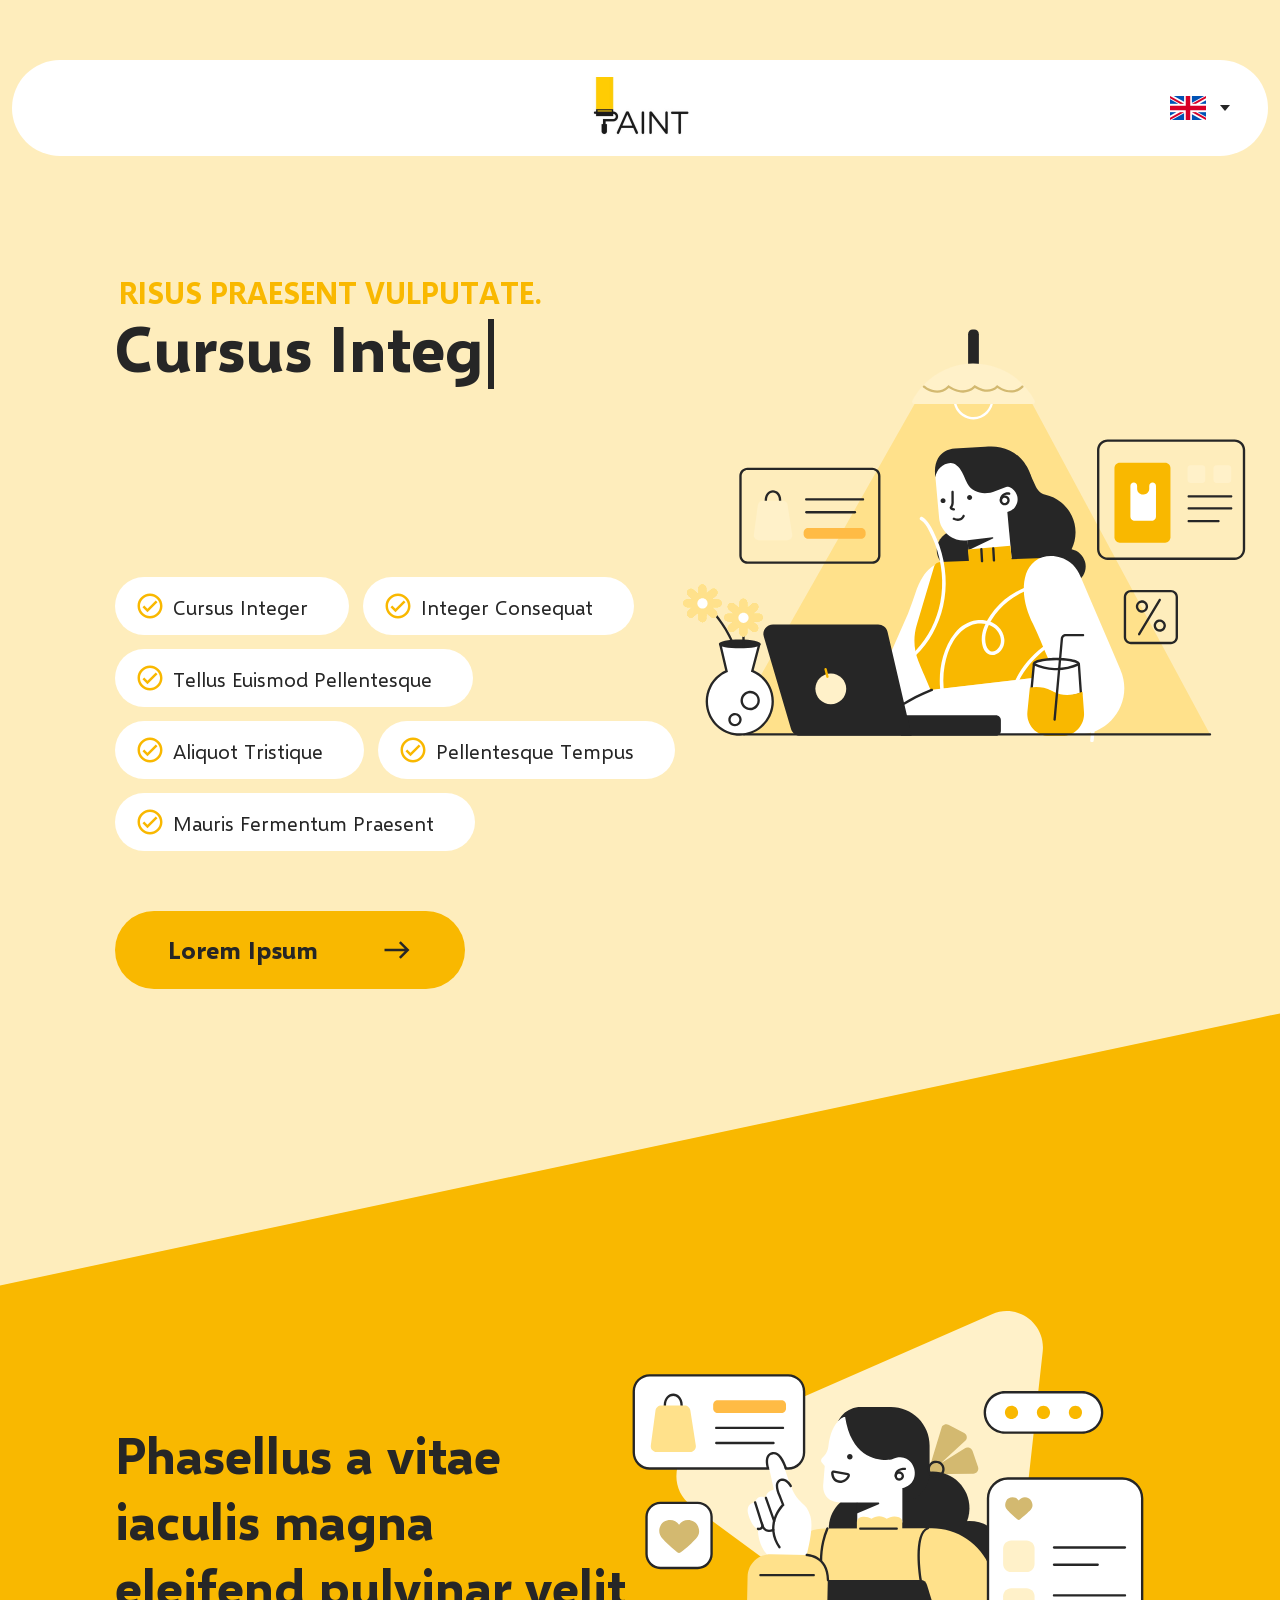
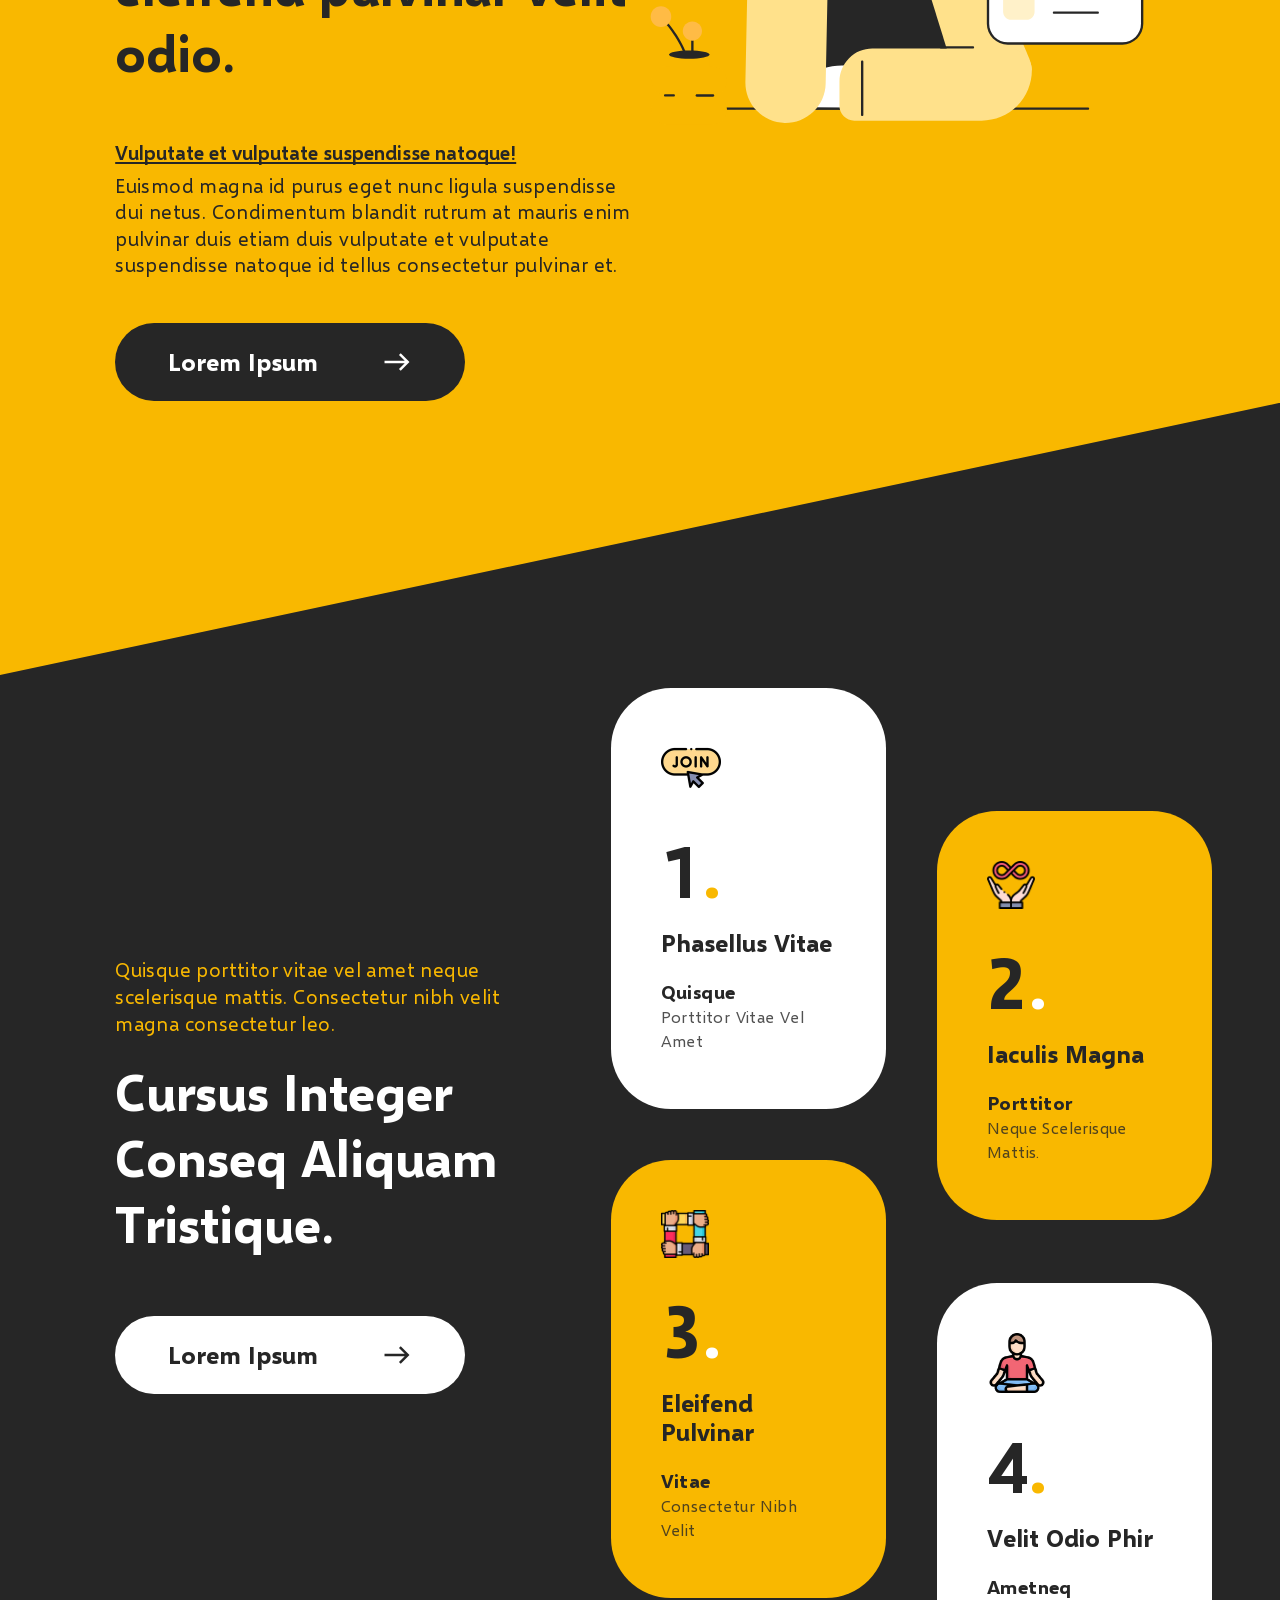
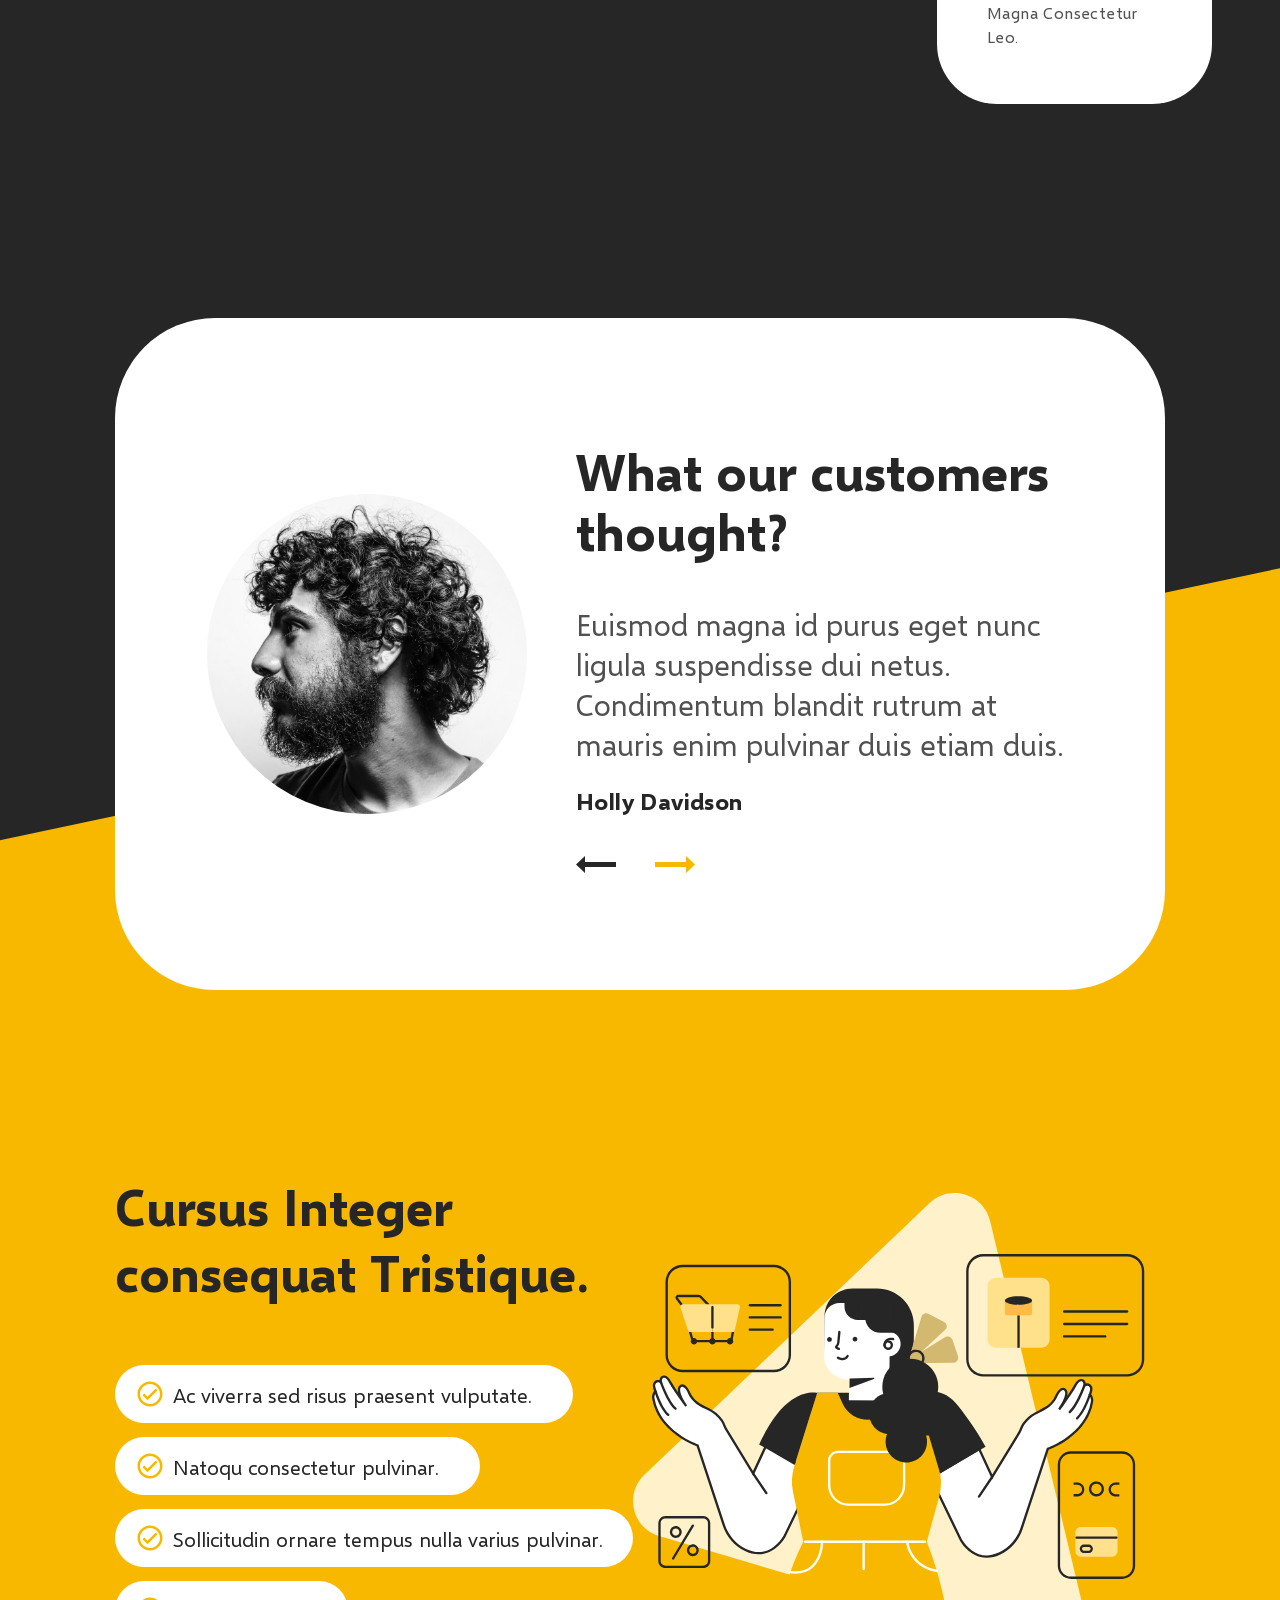
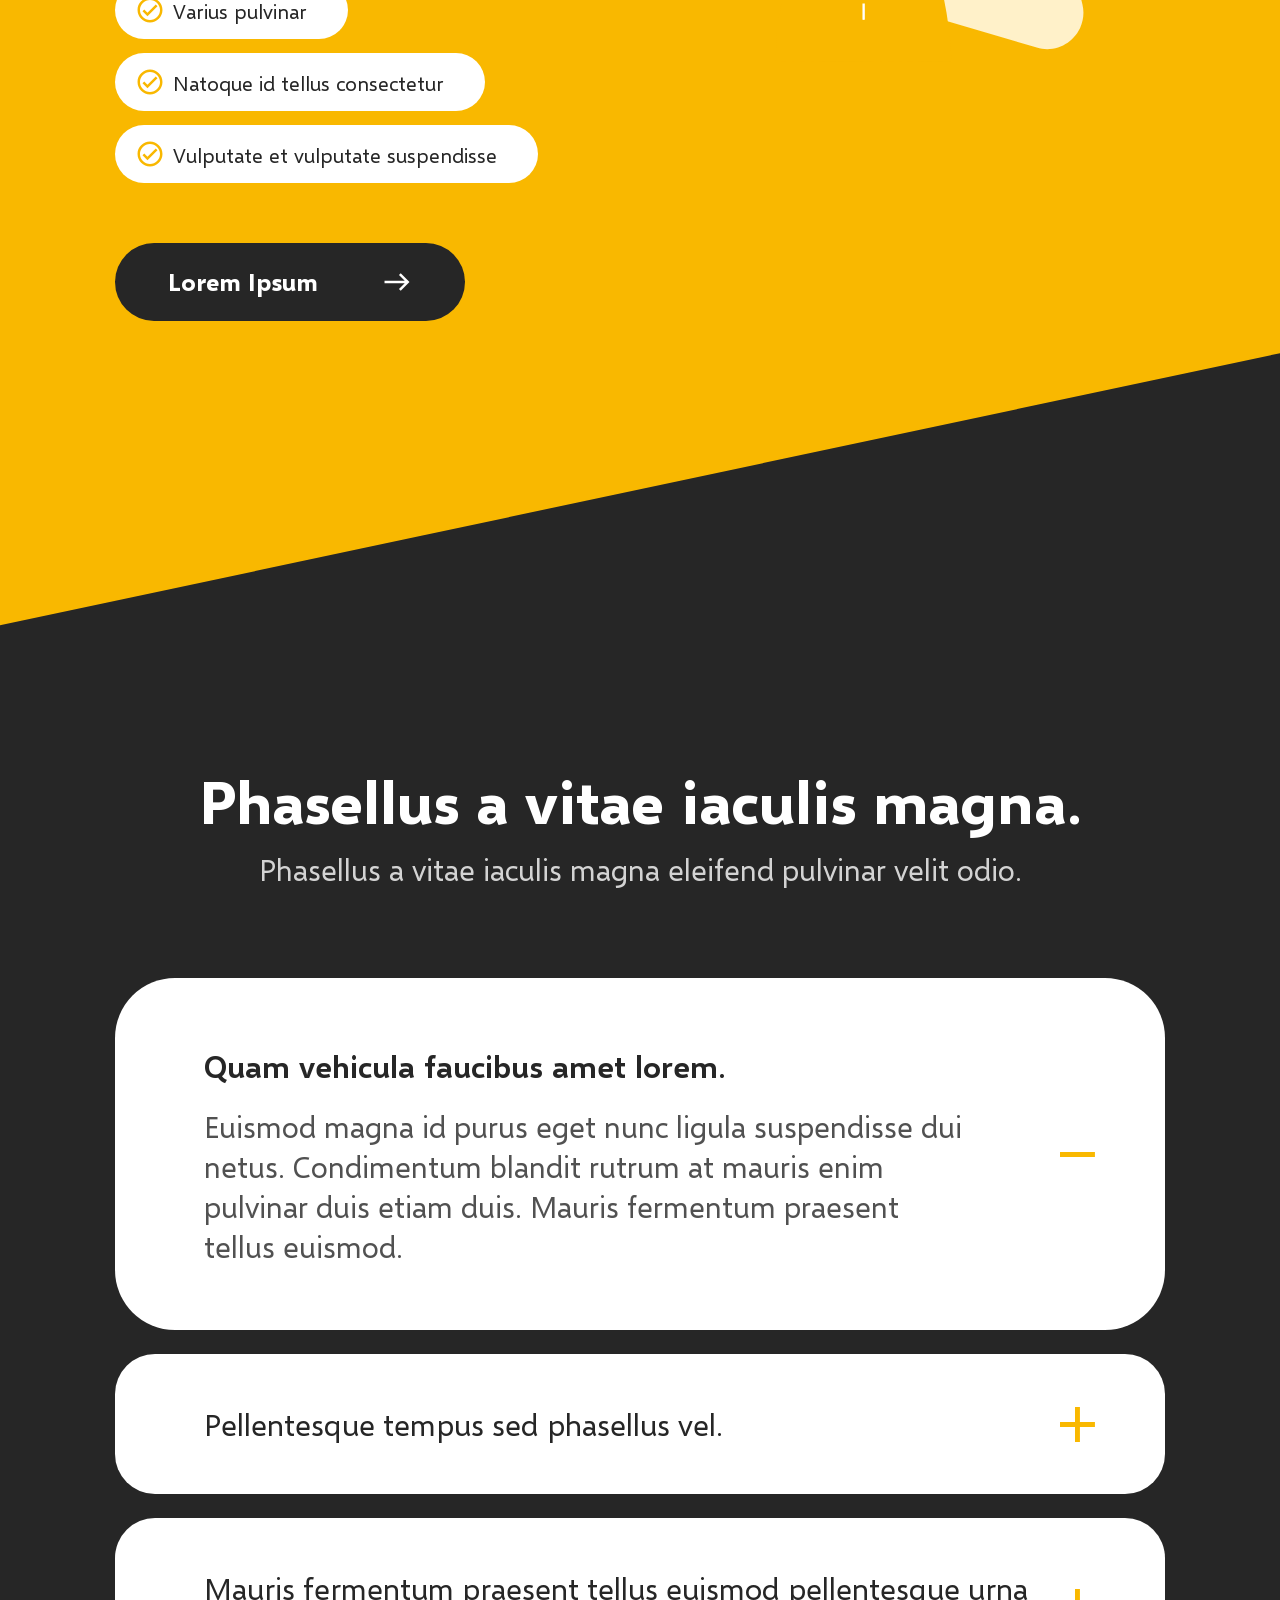
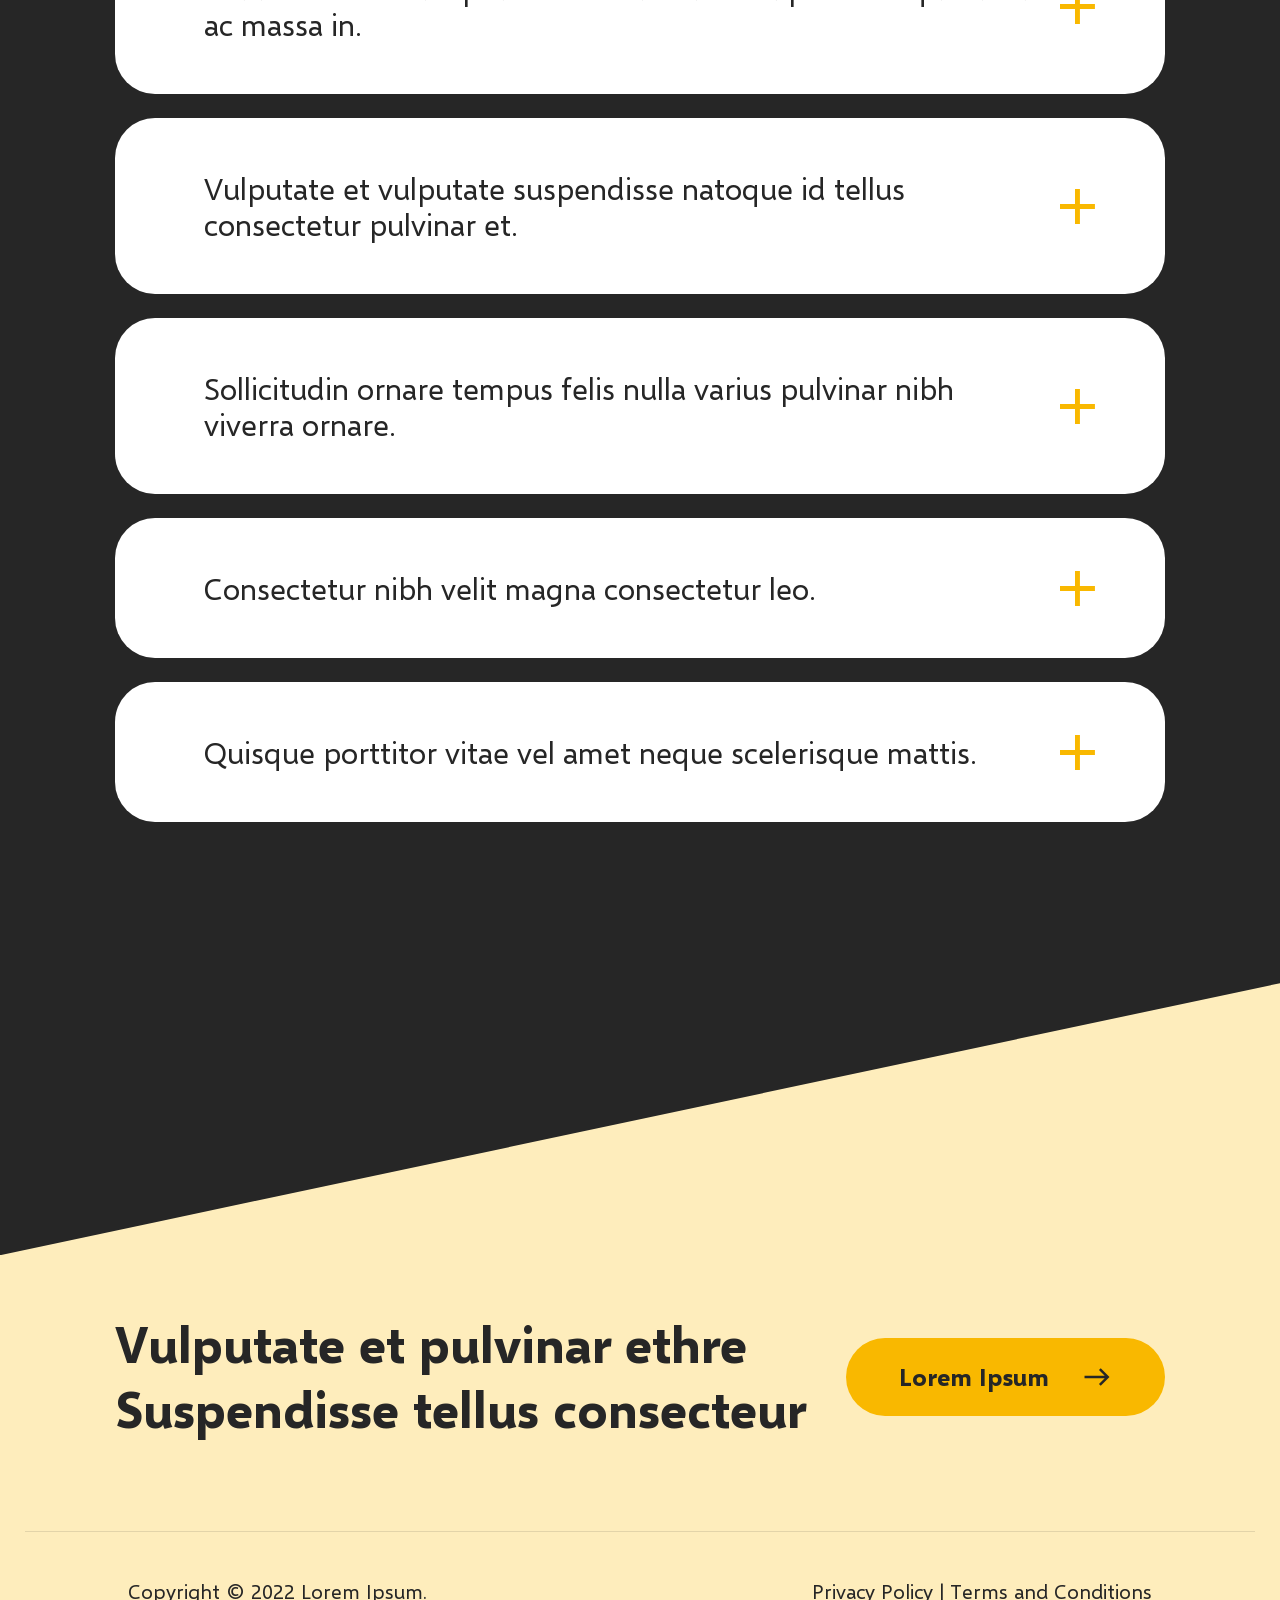
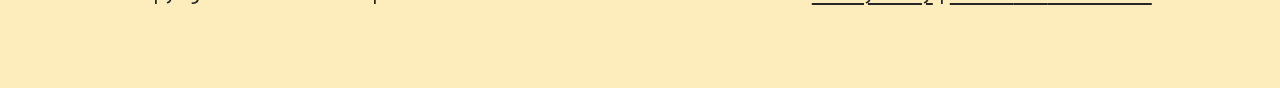
==== live/index.html @ d6874562 "Pixel-perfect landing from a Figma mockup with side-by-side proof page and live version with effects" ====
<!doctype html>
<html lang="en">
<head>
<meta charset="utf-8">
<meta name="viewport" content="width=device-width, initial-scale=1">
<title>Paint — Cursus Integer Consequat Tristique</title>
<meta name="description" content="Pixel-perfect landing page with motion: typing title, animated illustrations, section scroll docking and a testimonial slider.">
<link rel="icon" href="data:,">

<link rel="preload" href="../landing/fonts/selawik-regular.woff2" as="font" type="font/woff2" crossorigin>
<link rel="preload" href="../landing/fonts/selawik-semibold.woff2" as="font" type="font/woff2" crossorigin>
<link rel="preload" href="../landing/fonts/selawik-bold.woff2" as="font" type="font/woff2" crossorigin>
<link rel="stylesheet" href="../landing/css/tokens.css">
<link rel="stylesheet" href="../landing/css/base.css">
<link rel="stylesheet" href="../landing/css/layout.css">

<link rel="stylesheet" href="css/live.css">
<script src="js/live.js" defer></script>

<!-- Hide the title and illustrations before the first paint; show them anyway after 3 s -->
<script>
  if (!matchMedia('(prefers-reduced-motion: reduce)').matches) {
    const root = document.documentElement;
    root.classList.add('fx-art');
    if (window.CSS && CSS.highlights) root.classList.add('is-typing');
    setTimeout(() => {
      if (!root.dataset.typing) root.classList.remove('is-typing');
      if (!root.dataset.art) root.classList.remove('fx-art');
    }, 3000);
  }
</script>
</head>
<body>

<svg class="sprite" aria-hidden="true" focusable="false">
  <symbol id="i-check" viewBox="0 0 30 30">
    <path d="M15 2.51953C8.08594 2.51953 2.51953 8.08594 2.51953 15C2.51953 21.9141 8.08594 27.4805 15 27.4805C21.9141 27.4805 27.4805 21.9141 27.4805 15C27.4805 8.08594 21.9141 2.51953 15 2.51953ZM15 25.0195C9.49219 25.0195 4.98047 20.5078 4.98047 15C4.98047 9.49219 9.49219 4.98047 15 4.98047C20.5078 4.98047 25.0195 9.49219 25.0195 15C25.0195 20.5078 20.5078 25.0195 15 25.0195ZM20.7422 9.49219L12.4805 17.6953L9.25781 14.4727L7.5 16.2305L12.4805 21.2695L22.5 11.2695L20.7422 9.49219Z"/>
  </symbol>
  <symbol id="i-arrow" viewBox="0 0 30 30">
    <path d="M18.75 6.26953L16.9922 8.02734L22.7344 13.7695H2.51953V16.2305H22.7344L16.9922 21.9727L18.75 23.7305L27.4805 15L18.75 6.26953Z"/>
  </symbol>

  <symbol id="i-arrow-solid" viewBox="0 0 40 17">
    <path d="M0 6H31V0L40 8.5L31 17V11H0Z"/>
  </symbol>
  <symbol id="i-plus" viewBox="0 0 35 35">
    <path d="M34.922 19.922h-15v15H15v-15H0V15h15V0h4.922v15h15v4.922Z"/>
  </symbol>
  <symbol id="i-minus" viewBox="0 0 35 35">
    <path d="M34.922 19.922H0V15h34.922v4.922Z"/>
  </symbol>
</svg>

<div class="page">

  <header class="header">
    <div class="header__bar">
      <a class="header__logo" href="#">
        <img src="../assets/img/header-logo.png" alt="Paint" width="127" height="63">
      </a>
      <button class="lang" type="button" aria-label="Language: English">
        <img class="lang__flag" src="../assets/img/header-flag.png" alt="" width="40" height="26">
        <span class="lang__caret" aria-hidden="true"></span>
      </button>
    </div>
  </header>

  <section class="hero">
    <div class="hero__inner">
      <div class="hero__text">
        <p class="eyebrow">Risus praesent vulputate.</p>
        <h1 class="hero__title"><span class="hero__title-lead">Cursus Integer</span> Consequat Tristique.<span class="caret" aria-hidden="true"></span></h1>
        <ul class="pills">
          <li class="pill"><svg class="pill__icon"><use href="#i-check"/></svg><span class="pill__text">Cursus Integer</span></li>
          <li class="pill"><svg class="pill__icon"><use href="#i-check"/></svg><span class="pill__text">Integer Consequat</span></li>
          <li class="pill"><svg class="pill__icon"><use href="#i-check"/></svg><span class="pill__text">Tellus Euismod Pellentesque</span></li>
          <li class="pill"><svg class="pill__icon"><use href="#i-check"/></svg><span class="pill__text">Aliquot Tristique</span></li>
          <li class="pill"><svg class="pill__icon"><use href="#i-check"/></svg><span class="pill__text">Pellentesque Tempus</span></li>
          <li class="pill"><svg class="pill__icon"><use href="#i-check"/></svg><span class="pill__text">Mauris Fermentum Praesent</span></li>
        </ul>
        <a class="btn btn--accent" href="#">Lorem Ipsum <svg class="btn__icon"><use href="#i-arrow"/></svg></a>
      </div>
      <img class="hero__art" src="../assets/img/hero-woman-laptop.svg" alt="" width="684" height="501">
    </div>
  </section>

  <section class="band band--accent intro">
    <div class="intro__inner">
      <div class="intro__text">
        <h2 class="intro__title">Phasellus a vitae iaculis magna eleifend pulvinar velit odio.</h2>
        <p class="lead"><a href="#">Vulputate et vulputate suspendisse natoque!</a></p>
        <p class="intro__body">Euismod magna id purus eget nunc ligula suspendisse dui netus. Condimentum blandit rutrum at mauris enim pulvinar duis etiam duis vulputate et vulputate suspendisse natoque id tellus consectetur pulvinar et.</p>
        <a class="btn btn--dark" href="#">Lorem Ipsum <svg class="btn__icon"><use href="#i-arrow"/></svg></a>
      </div>
      <img class="intro__art" src="../assets/img/intro-woman-chat.svg" alt="" width="622" height="503">
    </div>
  </section>

  <section class="band band--dark steps">
    <div class="steps__inner">
      <div class="steps__text">
        <p class="steps__kicker">Quisque porttitor vitae vel amet neque scelerisque mattis. Consectetur nibh velit magna consectetur leo.</p>
        <h2 class="steps__title">Cursus Integer Conseq Aliquam Tristique.</h2>
        <a class="btn btn--light" href="#">Lorem Ipsum <svg class="btn__icon"><use href="#i-arrow"/></svg></a>
      </div>
      <ul class="cards">
        <li class="card card--light">
          <img class="card__icon" src="../assets/img/cards-icon-1.png" alt="" width="60" height="60">
          <p class="card__num">1<span class="card__dot">.</span></p>
          <h3 class="card__title">Phasellus Vitae</h3>
          <p class="card__meta"><b>Quisque</b><br>Porttitor Vitae Vel Amet</p>
        </li>
        <li class="card card--accent">
          <img class="card__icon" src="../assets/img/cards-icon-2.png" alt="" width="50" height="50">
          <p class="card__num">2<span class="card__dot">.</span></p>
          <h3 class="card__title">Iaculis Magna</h3>
          <p class="card__meta"><b>Porttitor</b><br>Neque Scelerisque Mattis.</p>
        </li>
        <li class="card card--accent">
          <img class="card__icon" src="../assets/img/cards-icon-3.png" alt="" width="50" height="50">
          <p class="card__num">3<span class="card__dot">.</span></p>
          <h3 class="card__title">Eleifend Pulvinar</h3>
          <p class="card__meta"><b>Vitae</b><br>Consectetur Nibh Velit</p>
        </li>
        <li class="card card--light">
          <img class="card__icon" src="../assets/img/cards-icon-4.png" alt="" width="50" height="50">
          <p class="card__num">4<span class="card__dot">.</span></p>
          <h3 class="card__title">Velit Odio Phir</h3>
          <p class="card__meta"><b>Ametneq</b><br>Magna Consectetur Leo.</p>
        </li>
      </ul>
    </div>
  </section>

  <div class="quote-slot">
  <article class="quote">
    <img class="quote__photo" src="../assets/img/testimonial-photo.jpg" alt="Holly Davidson" width="472" height="472">
    <div class="quote__text" aria-live="polite">
      <h2 class="quote__title">What our customers thought?</h2>
      <p class="quote__body">Euismod magna id purus eget nunc ligula suspendisse dui netus. Condimentum blandit rutrum at mauris enim pulvinar duis etiam duis.</p>
      <p class="quote__name">Holly Davidson</p>
      <div class="quote__nav">
        <button class="quote__arrow quote__arrow--prev" type="button" aria-label="Previous"><svg><use href="#i-arrow-solid"/></svg></button>
        <button class="quote__arrow quote__arrow--next" type="button" aria-label="Next"><svg><use href="#i-arrow-solid"/></svg></button>
      </div>
    </div>
  </article>
  </div>

  <section class="band band--accent benefits">
    <div class="benefits__inner">
      <div class="benefits__text">
        <h2 class="benefits__title">Cursus Integer consequat Tristique.</h2>

        <ul class="pills pills--mobile">
          <li class="pill"><svg class="pill__icon"><use href="#i-check"/></svg><span class="pill__text">Cursus Integer</span></li>
          <li class="pill"><svg class="pill__icon"><use href="#i-check"/></svg><span class="pill__text">Integer Consequat</span></li>
          <li class="pill"><svg class="pill__icon"><use href="#i-check"/></svg><span class="pill__text">Tellus Euismod Pellentesque</span></li>
          <li class="pill"><svg class="pill__icon"><use href="#i-check"/></svg><span class="pill__text">Aliquot Tristique</span></li>
          <li class="pill"><svg class="pill__icon"><use href="#i-check"/></svg><span class="pill__text">Pellentesque Tempus</span></li>
          <li class="pill"><svg class="pill__icon"><use href="#i-check"/></svg><span class="pill__text">Mauris Fermentum Praesent</span></li>
        </ul>
        <ul class="pills pills--desktop">
          <li class="pill"><svg class="pill__icon"><use href="#i-check"/></svg><span class="pill__text">Ac viverra sed risus praesent vulputate.</span></li>
          <li class="pill"><svg class="pill__icon"><use href="#i-check"/></svg><span class="pill__text">Natoqu consectetur pulvinar.</span></li>
          <li class="pill"><svg class="pill__icon"><use href="#i-check"/></svg><span class="pill__text">Sollicitudin ornare tempus nulla varius pulvinar.</span></li>
          <li class="pill"><svg class="pill__icon"><use href="#i-check"/></svg><span class="pill__text">Varius pulvinar</span></li>
          <li class="pill"><svg class="pill__icon"><use href="#i-check"/></svg><span class="pill__text">Natoque id tellus consectetur</span></li>
          <li class="pill"><svg class="pill__icon"><use href="#i-check"/></svg><span class="pill__text">Vulputate et vulputate suspendisse</span></li>
        </ul>
        <a class="btn btn--dark" href="#">Lorem Ipsum <svg class="btn__icon"><use href="#i-arrow"/></svg></a>
      </div>
      <img class="benefits__art" src="../assets/img/benefits-woman-open.svg" alt="" width="622" height="569">
    </div>
  </section>

  <section class="band band--dark faq">
    <div class="faq__inner">
      <h2 class="faq__title">Phasellus a vitae iaculis magna.</h2>
      <p class="faq__sub">Phasellus a vitae iaculis magna eleifend pulvinar velit odio.</p>
      <div class="faq__list">
        <details class="faq__item" open>
          <summary class="faq__q">Quam vehicula faucibus amet lorem.<span class="faq__sign" aria-hidden="true"><svg class="faq__plus"><use href="#i-plus"/></svg><svg class="faq__minus"><use href="#i-minus"/></svg></span></summary>
          <p class="faq__a">Euismod magna id purus eget nunc ligula suspendisse dui netus. Condimentum blandit rutrum at mauris enim pulvinar duis etiam duis. Mauris fermentum praesent tellus euismod.</p>
        </details>
        <details class="faq__item">
          <summary class="faq__q">Pellentesque tempus sed phasellus vel.<span class="faq__sign" aria-hidden="true"><svg class="faq__plus"><use href="#i-plus"/></svg><svg class="faq__minus"><use href="#i-minus"/></svg></span></summary>
          <p class="faq__a">Euismod magna id purus eget nunc ligula suspendisse dui netus. Condimentum blandit rutrum at mauris enim pulvinar duis etiam duis.</p>
        </details>
        <details class="faq__item">
          <summary class="faq__q">Mauris fermentum praesent tellus euismod pellentesque urna ac massa in.<span class="faq__sign" aria-hidden="true"><svg class="faq__plus"><use href="#i-plus"/></svg><svg class="faq__minus"><use href="#i-minus"/></svg></span></summary>
          <p class="faq__a">Euismod magna id purus eget nunc ligula suspendisse dui netus. Condimentum blandit rutrum at mauris enim pulvinar duis etiam duis.</p>
        </details>
        <details class="faq__item">
          <summary class="faq__q">Vulputate et vulputate suspendisse natoque id tellus consectetur pulvinar et.<span class="faq__sign" aria-hidden="true"><svg class="faq__plus"><use href="#i-plus"/></svg><svg class="faq__minus"><use href="#i-minus"/></svg></span></summary>
          <p class="faq__a">Euismod magna id purus eget nunc ligula suspendisse dui netus. Condimentum blandit rutrum at mauris enim pulvinar duis etiam duis.</p>
        </details>
        <details class="faq__item">
          <summary class="faq__q">Sollicitudin ornare tempus felis nulla varius pulvinar nibh viverra ornare.<span class="faq__sign" aria-hidden="true"><svg class="faq__plus"><use href="#i-plus"/></svg><svg class="faq__minus"><use href="#i-minus"/></svg></span></summary>
          <p class="faq__a">Euismod magna id purus eget nunc ligula suspendisse dui netus. Condimentum blandit rutrum at mauris enim pulvinar duis etiam duis.</p>
        </details>
        <details class="faq__item">
          <summary class="faq__q">Consectetur nibh velit magna consectetur leo.<span class="faq__sign" aria-hidden="true"><svg class="faq__plus"><use href="#i-plus"/></svg><svg class="faq__minus"><use href="#i-minus"/></svg></span></summary>
          <p class="faq__a">Euismod magna id purus eget nunc ligula suspendisse dui netus. Condimentum blandit rutrum at mauris enim pulvinar duis etiam duis.</p>
        </details>
        <details class="faq__item">
          <summary class="faq__q">Quisque porttitor vitae vel amet neque scelerisque mattis.<span class="faq__sign" aria-hidden="true"><svg class="faq__plus"><use href="#i-plus"/></svg><svg class="faq__minus"><use href="#i-minus"/></svg></span></summary>
          <p class="faq__a">Euismod magna id purus eget nunc ligula suspendisse dui netus. Condimentum blandit rutrum at mauris enim pulvinar duis etiam duis.</p>
        </details>
      </div>
    </div>
  </section>

  <footer class="footer">
    <div class="footer__inner">
      <div class="footer__cta">
        <h2 class="footer__title">Vulputate et pulvinar ethre Suspendisse tellus consecteur</h2>
        <a class="btn btn--accent btn--sm" href="#">Lorem Ipsum <svg class="btn__icon"><use href="#i-arrow"/></svg></a>
      </div>
      <div class="footer__bottom">
        <p class="footer__copy">Copyright &copy; 2022 Lorem Ipsum.</p>
        <p class="footer__links"><a href="#">Privacy Policy</a> | <a href="#">Terms <span class="amp">&amp;</span><span class="conj">and</span> Conditions</a></p>
      </div>
    </div>
  </footer>

</div>
</body>
</html>
---- landing/css/tokens.css ----
/* Design tokens measured from the mockup. Some font sizes are fractional because the mockup uses them. */
:root {
  --color-white:      #FFFFFF;
  --color-white-warm: #FFFAEB;
  --color-yellow:     #F9B800;
  --color-dark:       #262626;
  --color-grey:       #787878;
  --color-light-0:    #FFF1C9;
  --color-light-1:    #FEEDBC;
  --color-light-2:    #FFE18B;
  --color-light-3:    #D3B970;
  --color-dark-80:  rgb(38 38 38 / .8);
  --color-dark-12:  rgb(38 38 38 / .12);

  /* Diagonal cut: the angle from the mockup, depth in container units */
  --angle: 12deg;
  --cut: calc(100cqw * tan(var(--angle)));

  --edge-drop: calc(min(var(--w-wide), 100cqw - var(--pad-x) * 2) / 2 * tan(var(--angle)));
  --band-overlap: 6px;

  --fs-h1: 32px;   --lh-h1: 40px;
  --lead-scale: 1.125;
  --fs-h2: 24px;   --lh-h2: 1.25;

  --fs-h3: 36px;   --lh-h3: 1.33;
  --fs-card-title: 23px;
  --fs-quote-title: 30px;
  --fs-eyebrow: 16px;

  --fs-body:   20px; --lh-body: 1.35;
  --fs-body-s: 16px; --lh-body-s: 1.5;
  --fs-body-s-b: 18px;
  --fs-button: 18px;

  --fs-pill: 17.2px;
  --fs-lead: 19.7px;
  --fs-quote-name: 23px;
  --fs-faq-q: 24px;        --lh-faq-q: 32px;
  --fs-faq-a: 16.8px;      --lh-faq-a: 24px;
  --fs-footer-title: 30px; --lh-footer-title: 40px;
  --fs-footer-bottom: 16.4px;
  --fs-num:    70px;
  --tracking-body: 0.02em;

  --pad-x:      20px;
  --w-header:   350px;
  --w-wide:     335px;
  --w-content:  335px;

  --h-header:  72px;  --r-header: 36px;
  --h-pill:    49px;  --r-pill:   24px;
  --h-button:  60px;  --r-button: 30px;  --w-button: 335px;
  --gap-pill:  14px;

  --card-w: 335px;  --card-h: 383px;  --r-card: 57px;
  --gap-card: 30px; --card-stagger: 0px;

  --quote-w: 335px; --r-quote: 57px;
  --photo:   272px;

  --r-faq: 40px;  --r-faq-open: 50px;  --gap-faq: 14px;

  --sec-pad: 72px;
}

/* Tablet */
@media (min-width: 640px) {
  :root {
    --pad-x: 32px;
    --w-header:  600px;
    --w-wide:    560px;
    --w-content: 560px;
    --w-button:  300px;
    --quote-w:   560px;
    --card-w:    560px;
    --fs-h1: 44px;
    --fs-h2: 28px;

    --lead-scale: 1;
  }
}

/* Desktop: fluid between 1140 and 1920 */
@media (min-width: 1140px) {
  :root {
    --fs-h1: clamp(56px, 4.9vw, 80px);   --lh-h1: 1.125;
    --fs-h2: 72px;   --lh-h2: 1.25;
    --fs-h3: 60px;   --lh-h3: 72px;
    --fs-eyebrow: 29.7px;

    --fs-body:   20px; --lh-body: 1.33;
    --fs-body-s: 16.5px; --lh-body-s: 1.4;
    --fs-body-s-b: 19px;
    --fs-button: 24px;
    --fs-pill: 20.6px;
    --fs-faq-q: 30.9px;       --lh-faq-q: 1.165;
    --fs-faq-a: 30px;         --lh-faq-a: 40px;
    --fs-footer-title: 50px;  --lh-footer-title: 1.3;
    --fs-footer-bottom: 20.6px;
    --fs-num:    72px;
    --fs-card-title: 24px;
    --fs-quote-title: 50px;

    --fs-section: 50px;  --lh-section: 66px;

    --fs-body-l: 30px;   --lh-body-l: 40px;

    --pad-x:     clamp(56px, 9vw, 135px);
    --w-header:  1600px;
    --w-wide:    1650px;
    --w-content: 1410px;

    --h-header:  96px;  --r-header: 48px;
    --h-pill:    58px;  --r-pill:   29px;
    --h-button:  78px;  --r-button: 39px;  --w-button: 350px;
    --gap-pill:  14px;

    --card-w: min(350px, 21.5vw);  --card-h: 400px;  --r-card: 60px;
    --gap-card: min(60px, 4vw);    --card-stagger: 123px;
    --card-bleed: min(55px, 3.7vw);

    --quote-w: 1650px; --r-quote: 100px;

    --photo:   clamp(300px, 25vw, 472px);
    --quote-pad: clamp(56px, 7.2vw, 135px);
    --quote-gap: clamp(32px, 3.8vw, 72px);

    --hero-art: min(684px, 44vw);
    --band-art: min(622px, 40vw);

    --r-faq: 40px;  --r-faq-open: 60px;  --gap-faq: 24px;

    --sec-pad: 160px;
  }
}
---- landing/css/base.css ----
/* Selawik: open, metric-compatible replacement for Segoe UI used in the mockup */
@font-face {
  font-family: Selawik;
  src: url("../fonts/selawik-regular.woff2") format("woff2");
  font-weight: 400;
  font-style: normal;
  font-display: swap;
}
@font-face {
  font-family: Selawik;
  src: url("../fonts/selawik-semibold.woff2") format("woff2");
  font-weight: 600;
  font-style: normal;
  font-display: swap;
}
@font-face {
  font-family: Selawik;
  src: url("../fonts/selawik-bold.woff2") format("woff2");
  font-weight: 700;
  font-style: normal;
  font-display: swap;
}

*, *::before, *::after { box-sizing: border-box; }

body, h1, h2, h3, h4, h5, h6, p, ul, ol, figure, blockquote, dl, dd {
  margin: 0;
}

ul[class], ol[class] { padding: 0; list-style: none; }

img, picture, svg { display: block; max-width: 100%; }

button, input, select, textarea { font: inherit; color: inherit; }

button { background: none; border: 0; padding: 0; cursor: pointer; }

a { color: inherit; }

body {
  font-family: Selawik, "Segoe UI", system-ui, sans-serif;
  font-size: var(--fs-body);
  line-height: var(--lh-body);
  letter-spacing: var(--tracking-body);
  color: var(--color-dark);
  background: var(--color-light-1);
  -webkit-font-smoothing: antialiased;
}

h1 { font-size: var(--fs-h1); line-height: var(--lh-h1); font-weight: 700; letter-spacing: 0; }
h2 { font-size: var(--fs-h2); line-height: var(--lh-h2); font-weight: 700; letter-spacing: 0; }
h3 { font-size: var(--fs-h3); line-height: var(--lh-h3); font-weight: 700; letter-spacing: 0; }
---- landing/css/layout.css ----
/* Mobile-first: base rules follow the 375 frame, then the 640 and 1140 tiers. */
.sprite { position: absolute; width: 0; height: 0; overflow: hidden; }

/* Container for cqw units: the diagonal cut depth is computed from its width. */
.page {
  container-type: inline-size;
  overflow-x: clip;
}

/* Band paddings, measured from the mockup. Each includes half the cut depth,
   so the content stays anchored to the page axis at any width. */
.band.intro    { --pad-top: calc(var(--cut) / 2 +  49px); --pad-bottom: calc(var(--cut) / 2 +  94px); }
.band.steps    { --pad-top: calc(var(--cut) / 2 + var(--edge-drop) + 38px); --pad-bottom: calc(var(--cut) / 2 + 374px); }

.band.benefits { --pad-top: calc(var(--cut) / 2 + 412px); --pad-bottom: calc(var(--cut) / 2 +  88px); }
.band.faq      { --pad-top: calc(var(--cut) / 2 + var(--edge-drop) + 50px); --pad-bottom: calc(var(--cut) / 2 + 70px); }

/* Bands are parallelograms cut with clip-path. Each band tucks under the
   previous one, so the page background never shows at the joins. */
.band {
  position: relative;
  clip-path: polygon(0 var(--cut), 100% 0, 100% calc(100% - var(--cut)), 0 100%);
  margin-block-start: calc(-1 * (var(--cut) + var(--band-overlap)));

  padding-block: var(--pad-top) var(--pad-bottom);
  --pad-top: calc(var(--cut) + var(--sec-pad));
  --pad-bottom: var(--sec-pad);
}
.band--accent { background: var(--color-yellow); }
.band--dark   { background: var(--color-dark); color: var(--color-white); }

/* Shared elements */
.eyebrow {
  font-size: var(--fs-eyebrow);
  font-weight: 700;
  text-transform: uppercase;
  color: var(--color-yellow);

  letter-spacing: 0;
  padding-inline-start: 4px;
}

.caret {
  display: inline-block;
  width: .09em;

  height: 1.06em;
  margin-inline-start: .06em;
  background: currentColor;
  vertical-align: baseline;
  translate: 0 .27em;

  margin-block-start: -.16em;
}

.btn {
  display: inline-flex;
  align-items: center;
  justify-content: space-between;
  gap: 1em;

  inline-size: min(var(--w-button), 100%);
  block-size: var(--h-button);
  padding-inline: 2.2em;
  border-radius: var(--r-button);
  font-size: var(--fs-button);
  font-weight: 700;
  letter-spacing: 0;
  text-decoration: none;
}
.btn__icon { inline-size: 1.25em; block-size: 1.25em; flex: none; fill: currentColor; }
.btn--accent { background: var(--color-yellow); color: var(--color-dark); }
.btn--dark   { background: var(--color-dark);   color: var(--color-white); }
.btn--light  { background: var(--color-white);  color: var(--color-dark); }

.pills {
  display: flex;
  flex-wrap: wrap;
  gap: var(--gap-pill);
}
.pill {
  display: inline-flex;
  align-items: center;
  gap: 6px;

  min-block-size: var(--h-pill);
  padding-inline: 17px 34px;
  border-radius: var(--r-pill);
  background: var(--color-white);
  color: var(--color-dark);

  font-size: var(--fs-pill);
  letter-spacing: 0;

  white-space: normal;
}

.pill__text { translate: 0 1px; }
.pill__icon { inline-size: 25px; block-size: 25px; flex: none; fill: var(--color-yellow); }

/* Header */
.header { padding-block-start: 50px; }
.header__bar {
  display: flex;
  align-items: center;

  justify-content: flex-start;
  position: relative;
  inline-size: min(var(--w-header), 100% - 24px);
  block-size: var(--h-header);
  margin-inline: auto;
  padding-inline: 21px 24px;
  border-radius: var(--r-header);
  background: var(--color-white);
}
.header__logo img { block-size: auto; inline-size: 96px; }
.lang {
  position: absolute;
  inset-inline-end: 29px;
  display: inline-flex;
  align-items: center;
  gap: 10px;
}
.lang__flag { inline-size: 30px; block-size: auto; }
.lang__caret {
  inline-size: 0; block-size: 0;
  border-inline: 3.5px solid transparent;
  border-block-start: 4px solid var(--color-dark);
}

/* Hero */
.hero { padding-block: 42px calc(var(--cut) / 2 + 98px); }
.hero__inner {
  width: min(var(--w-content), 100% - var(--pad-x) * 2);
  margin-inline: auto;
  display: flex;
  flex-direction: column;

  gap: 30.59px;
}

.hero__art { inline-size: 100%; block-size: auto; order: -1; translate: -3px; }
.hero__title {
  font-size: var(--fs-h1);
  line-height: var(--lh-h1);

  margin-block: 10px 31.1px;

  margin-inline-end: -20px;
}

.hero__title-lead { font-size: calc(1em * var(--lead-scale)); }
.hero .pills { margin-block-end: 40px; }

/* Bands 1 and 3: text and illustration */
.intro__inner, .benefits__inner {
  width: min(var(--w-content), 100% - var(--pad-x) * 2);
  margin-inline: auto;
  display: flex;
  flex-direction: column;
  gap: 48px;
}

.intro__art, .benefits__art { block-size: auto; order: -1; margin-inline: auto; }

.intro__art    { inline-size: 305px; margin-inline: 12px auto; margin-block: 12px -12px; }
.benefits__art { inline-size: 305px; margin-block-start: 21px; }

.benefits__inner { gap: 39px; }
.intro__title, .benefits__title {
  font-size: var(--fs-h3);
  line-height: var(--lh-h3);
  margin-block-end: 18px;
}
.lead {
  font-size: var(--fs-lead);
  line-height: 1.73;

  font-weight: 400;
  margin-block-end: 13px;
}

.lead a { text-decoration: underline; text-underline-offset: .12em;
          text-decoration-skip-ink: none; text-decoration-thickness: 2px; }
.intro__body {
  font-size: var(--fs-body);
  line-height: var(--lh-body);
  margin-block-end: 29px;
}
.benefits .pills { margin-block: 1.4em 39px; }
.pills--desktop { display: none; }

/* Band 2: steps and cards */
.steps__inner {
  width: min(var(--w-content), 100% - var(--pad-x) * 2);
  margin-inline: auto;
}
.steps__kicker {
  font-size: var(--fs-body);
  line-height: 1.35;
  color: var(--color-yellow);
  margin-block-end: 21px;
}
.steps__title {
  font-size: var(--fs-h3);
  line-height: var(--lh-h3);
  margin-block-end: .8em;
}
.cards {
  display: grid;
  gap: var(--gap-card);
  margin-block-start: 55px;
}
.card {
  inline-size: min(var(--card-w), 100%);
  min-block-size: var(--card-h);
  padding: 48px 48px 54px;
  border-radius: var(--r-card);
  display: flex;
  flex-direction: column;
}

.cards > :nth-child(3) { background: var(--color-white); }
.cards > :nth-child(3) .card__dot { color: var(--color-yellow); }
.cards > :nth-child(4) { background: var(--color-yellow); }
.cards > :nth-child(4) .card__dot { color: var(--color-white); }

.card--light  { background: var(--color-white);  color: var(--color-dark); }
.card--accent { background: var(--color-yellow); color: var(--color-dark); }
.card__icon { inline-size: 48px; block-size: 48px; margin-block-end: auto; }
.card--light .card__icon { inline-size: 58px; block-size: 58px; }
.card__num {
  font-size: var(--fs-num);
  font-weight: 700;
  line-height: 1;
  letter-spacing: 0;
  margin-block-start: 28px;
}
.card--light  .card__dot { color: var(--color-yellow); }
.card--accent .card__dot { color: var(--color-white); }
.card__title {
  font-size: var(--fs-card-title);
  line-height: 1.2;
  margin-block: 21px 19px;
}
.card__meta {
  font-size: var(--fs-body-s);
  line-height: 1.45;
  color: var(--color-dark-80);
}
.card__meta b { color: var(--color-dark); font-size: var(--fs-body-s-b); }

/* Testimonial card laid over the band joint. The slot keeps a fixed height in
   the flow, the card may grow down into the next band. Only one side of the
   joint has a negative margin: adjacent negative margins would collapse. */
.quote-slot {
  position: relative;
  z-index: 2;
  inline-size: min(var(--quote-w), 100% - var(--pad-x) * 2);
  margin-inline: auto;

  block-size: 672px;

  margin-block: calc(-1 * (var(--cut) / 2 + 344px)) 0;
}
.quote-slot + .band { margin-block-start: calc(-1 * (var(--cut) / 2 + 334px)); }
.quote {
  min-block-size: 100%;

  padding: 39px 28px 26px;
  border-radius: var(--r-quote);
  background: var(--color-white);
  color: var(--color-dark);
  display: flex;
  flex-direction: column;
  align-items: center;
  text-align: center;
  gap: 43px;
}

.quote__photo {
  inline-size: min(var(--photo), 100%);
  block-size: auto;
  aspect-ratio: 1;
  border-radius: 50%;
  object-fit: cover;
  flex: none;
}

.quote__title { font-size: var(--fs-quote-title); line-height: 1.33; margin-block: -1px calc(.5em + 3px); margin-inline: -2px; }
.quote__body  { font-size: var(--fs-body-s); line-height: var(--lh-body); color: var(--color-dark-80); letter-spacing: 0; margin-inline: -6px; }
.quote__name  { font-weight: 700; margin-block-start: 19px; font-size: var(--fs-quote-name); }

.quote__nav   { display: flex; gap: 39px; margin-block-start: calc(1.4em + 2px); justify-content: center; }
.quote__arrow svg { inline-size: 40px; block-size: 17px; display: block; }
.quote__arrow--prev svg { fill: var(--color-dark); rotate: 180deg; }
.quote__arrow--next svg { fill: var(--color-yellow); }

/* Accordion */
.faq__inner {
  width: min(var(--w-wide), 100% - var(--pad-x) * 2);
  margin-inline: auto;
  text-align: center;
}

.faq__title { font-size: var(--fs-h3); line-height: var(--lh-h3); }
.faq__sub {
  font-size: var(--fs-body-s);
  color: var(--color-white);
  opacity: .8;
  letter-spacing: 0;
  margin-block: 18px 36px;
}
.faq__list { display: grid; gap: var(--gap-faq); text-align: start; }

.faq__item {
  background: var(--color-white);
  color: var(--color-dark);
  border-radius: var(--r-faq);
  padding: 32px 24px 28px 30px;

  position: relative;
}
.faq__item[open] { border-radius: var(--r-faq-open); }
.faq__q {
  display: flex;
  align-items: flex-start;
  justify-content: space-between;
  gap: 22px;
  padding-inline-end: 46px;

  font-size: var(--fs-faq-q);
  line-height: var(--lh-faq-q);
  font-weight: 400;
  cursor: pointer;
  list-style: none;
}
.faq__item[open] .faq__q { font-weight: 600; }
.faq__q::-webkit-details-marker { display: none; }

.faq__sign {
  position: absolute; inset-inline-end: 27px; inset-block: 0;

  inline-size: 22px; display: grid; place-items: center;
}
.faq__sign svg { inline-size: 22px; block-size: 22px; fill: var(--color-yellow); grid-area: 1/1; }

.faq__item[open] .faq__sign { inset-block: 38px auto; block-size: 22px; }
.faq__minus, .faq__item[open] .faq__plus { display: none; }
.faq__item[open] .faq__minus { display: block; }
.faq__a {
  font-size: var(--fs-faq-a);
  line-height: var(--lh-faq-a);
  color: var(--color-dark-80);

  text-transform: capitalize;
  margin-block-start: 20px;

  padding-inline-end: 44px;
}

/* Footer */
.footer { padding-block: 22px 32px; }
.footer__inner {
  width: min(var(--w-wide), 100% - var(--pad-x) * 2);
  margin-inline: auto;
}
.footer__cta { display: flex; flex-direction: column; gap: 31px; padding-block-end: 40px; }

.footer__title { font-size: var(--fs-footer-title); line-height: var(--lh-footer-title); }

.footer__bottom {
  border-block-start: 1px solid var(--color-dark-12);
  padding-block-start: 25px;
  display: flex;
  flex-direction: column;
  gap: 6px;
  font-size: var(--fs-footer-bottom);
  letter-spacing: 0;
}

.footer__links a { text-decoration: none; }
.footer__links .conj { display: none; }

/* Tablet */
@media (min-width: 640px) {
  .intro__art { margin-inline: auto; }
}

/* Desktop. Between 1140 and 1920 sizes are fluid and reach the mockup values at 1920. */
@media (min-width: 1140px) {
  .header { padding-block-start: 60px; }
  .header__bar { padding-inline: 40px; justify-content: center; }
  .lang__caret { border-inline: 5px solid transparent; border-block-start: 6px solid var(--color-dark); }
  .header__logo img { inline-size: 127px; }

  .lang { inset-inline-end: 38px; gap: 13px; }
  .lang__flag { inline-size: 38px; }

  .hero { padding-block: 117px calc(var(--cut) / 2 + 166px); }

  .hero__title { margin-block: 0 .85em; margin-inline-end: 0; }
  .caret { height: 1.125em; translate: 0 .28em; margin-block-start: -.22em; }
  .hero .pills { margin-block-end: 60px; }

  .hero__inner { position: relative; display: block; }
  .hero__art {
    position: absolute; inline-size: var(--hero-art);
    translate: none;
    inset-inline-end: -81px;
    inset-block-start: 56px;
  }

  .hero__text { max-inline-size: min(810px, calc(100% - var(--hero-art) + 84px)); }

  .hero .pills { max-inline-size: 690px; }

  .intro__inner, .benefits__inner { position: relative; display: block; }

  .intro__art {
    position: absolute; inline-size: var(--band-art);
    inset-inline-end: 21px; inset-block-start: -123px;
  }

  .benefits__art {
    position: absolute; inline-size: var(--band-art);
    inset-inline-end: 20px; inset-block-start: -2px;
  }

  .intro__text   { max-inline-size: min(640px, calc(100% - var(--band-art) - 21px)); }
  .benefits__text { max-inline-size: min(700px, calc(100% - var(--band-art) - 20px)); }
  .intro__body   { max-inline-size: 570px; margin-block-end: 45px; }
  .pills--mobile { display: none; }
  .pills--desktop { display: flex; }
  .benefits .pills { max-inline-size: 650px; }

  .band.intro    { --pad-top: calc(var(--cut) / 2 + 273px); --pad-bottom: calc(var(--cut) / 2 + 144px); }
  .band.steps    { --pad-top: calc(var(--cut) / 2 + 135px); --pad-bottom: calc(var(--cut) / 2 + 712px); }
  .band.benefits { --pad-top: calc(var(--cut) / 2 + 470px); --pad-bottom: calc(var(--cut) / 2 + 174px); }
  .band.faq      { --pad-top: calc(var(--cut) / 2 + 276px); --pad-bottom: calc(var(--cut) / 2 + 297px); }

  .steps__kicker { font-size: var(--fs-body); line-height: 1.35; }

  .intro__title, .benefits__title, .steps__title {
    font-size: var(--fs-section); line-height: var(--lh-section);
  }

  .intro__title, .benefits__title { max-inline-size: 530px; }

  .pill { font-size: var(--fs-pill); letter-spacing: 0;
          padding-inline: 20px 41px; gap: 8px; }
  .pill__icon { inline-size: 30px; block-size: 30px; }

  .steps__kicker { margin-block-end: 22px; }
  .steps__title  { margin-block-end: 59px; }
  .benefits__title { margin-block-end: 59px; }
  .benefits .pills { margin-block: 1.4em 60px; }
  .intro__title { margin-block-end: 50px; }
  .lead { margin-block-end: 1px; letter-spacing: 0; font-weight: 600; }

  .eyebrow { letter-spacing: 0; }
  .steps__inner {
    display: flex;
    align-items: start;
    justify-content: space-between;
    gap: 60px;
  }

  .steps__text { flex: 0 1 700px; padding-block-start: 282px; }
  .cards {
    grid-template-columns: repeat(2, var(--card-w));
    margin-block-start: 14px;
    flex: none;

    margin-inline-end: calc(-1 * var(--card-bleed));
  }

  .cards { align-items: start; padding-block-end: var(--card-stagger); }

  .cards > :nth-child(3) { background: var(--color-yellow); }
  .cards > :nth-child(3) .card__dot { color: var(--color-white); }
  .cards > :nth-child(4) { background: var(--color-white); }
  .cards > :nth-child(4) .card__dot { color: var(--color-yellow); }
  .cards > :nth-child(2n) { translate: 0 var(--card-stagger); }
  .card { padding: 50px; }

  .card--light .card__icon { inline-size: 60px; block-size: 60px; }

  .card__meta { padding-block-end: 6px; }
  .card__title { margin-block: 23px 20px; }
  .card__num { font-size: var(--fs-num); margin-block-start: 36px; }

  .quote-slot { margin-block: calc(-1 * (var(--cut) / 2 + 392px)) 0; }

  .quote-slot + .band { margin-block-start: calc(-1 * (var(--cut) / 2 + 286px)); }
  .quote {
    flex-direction: row;
    text-align: start;
    align-items: center;
    gap: var(--quote-gap);
    padding: var(--quote-pad);

    block-size: 100%;
  }

  .quote__text { padding-block-start: 26px; }
  .quote__nav { justify-content: flex-start; }
  .quote__title { font-size: var(--fs-quote-title); line-height: 1.2; margin-block-end: 42px; margin-inline: 0; }
  .quote__body { font-size: var(--fs-body-l); line-height: var(--lh-body-l); letter-spacing: 0; margin-inline: 0; }
  .quote__name { margin-block-start: 22px; }

  .quote__nav { gap: 39px; margin-block: 39px 19px; }
  .quote__arrow svg { inline-size: 40px; block-size: 17px; }

  .faq__title { font-size: var(--fs-h3); line-height: var(--lh-h3); }
  .faq__sub { font-size: var(--fs-body-l); line-height: var(--lh-body-l); letter-spacing: 0; margin-block: 12px 89px; }

  .faq__item { padding: 52px 71px 52px 89px; }

  .faq__sign { inset-inline-end: 70px; inline-size: 35px; }
  .faq__item[open] .faq__sign { inset-block: 0; block-size: auto; }
  .faq__sign svg { inline-size: 35px; block-size: 35px; }
  .faq__q { padding-inline-end: 60px; }
  .faq__item[open] { padding-block: 70px 64px; }
  .pill { white-space: nowrap; }

  .faq__q { letter-spacing: 0; }
  .faq__a { letter-spacing: 0; text-transform: none; padding-inline-end: 120px; margin-block-start: 22px; }

  .footer { padding-block: 57px 82px; }

  .footer__inner { width: min(1534px, 100% - var(--pad-x) * 2); }
  .footer__cta {
    flex-direction: row;
    align-items: center;
    justify-content: space-between;
  }
  .footer__title { max-inline-size: 700px; }
  .btn--sm { --w-button: 350px; --h-button: 78px; }

  .footer__cta { padding-block-end: 89px; }
  .footer__bottom {
    flex-direction: row;
    align-items: center;
    justify-content: space-between;
    margin-inline: -90px;
    padding-inline: 103px;
    padding-block-start: 46px;
  }

  .footer__links a { text-decoration: underline; text-underline-offset: .18em; }
  .footer__links .amp { display: none; }
  .footer__links .conj { display: inline; }
}
---- live/css/live.css ----
/* Effects only. Once the opening animations finish, the page matches landing/ pixel for pixel. */

/* Illustrations */
.fx-art :is(.hero__art, .intro__art, .benefits__art):not(.art-shown) { visibility: hidden; }
.art-fx { position: absolute; margin: 0; pointer-events: none; }

/* Typing title: the text stays in place, the typed part is revealed with ::highlight() */
.is-typing .hero__title { color: transparent; }
::highlight(typed) { color: var(--color-dark); }

.hero__title { position: relative; }
.caret--ghost {
  position: absolute;
  margin: 0;
  translate: none;
  background: var(--color-dark);
  pointer-events: none;
}

@keyframes caret-blink {
  0%, 49.9% { opacity: 1; }
  50%, 100% { opacity: 0; }
}
.caret--wait  { animation: caret-blink 1.06s infinite; }

.caret--blink { animation: caret-blink 1.06s 5; }

/* Testimonial slider */
.quote {
  position: relative;

  touch-action: pan-y pinch-zoom;
}
.quote__photo--next { position: absolute; margin: 0; pointer-events: none; }

.quote__line { display: block; overflow: hidden; }
.quote__line > span { display: block; }

.quote__arrow svg { transition: translate .2s ease; }
.quote__arrow--prev:hover svg { translate: -6px 0; }
.quote__arrow--next:hover svg { translate: 6px 0; }
.quote__arrow:focus-visible { outline: 2px solid var(--color-dark); outline-offset: 6px; }

@media (prefers-reduced-motion: reduce) {
  .quote__arrow svg { transition: none; }
}
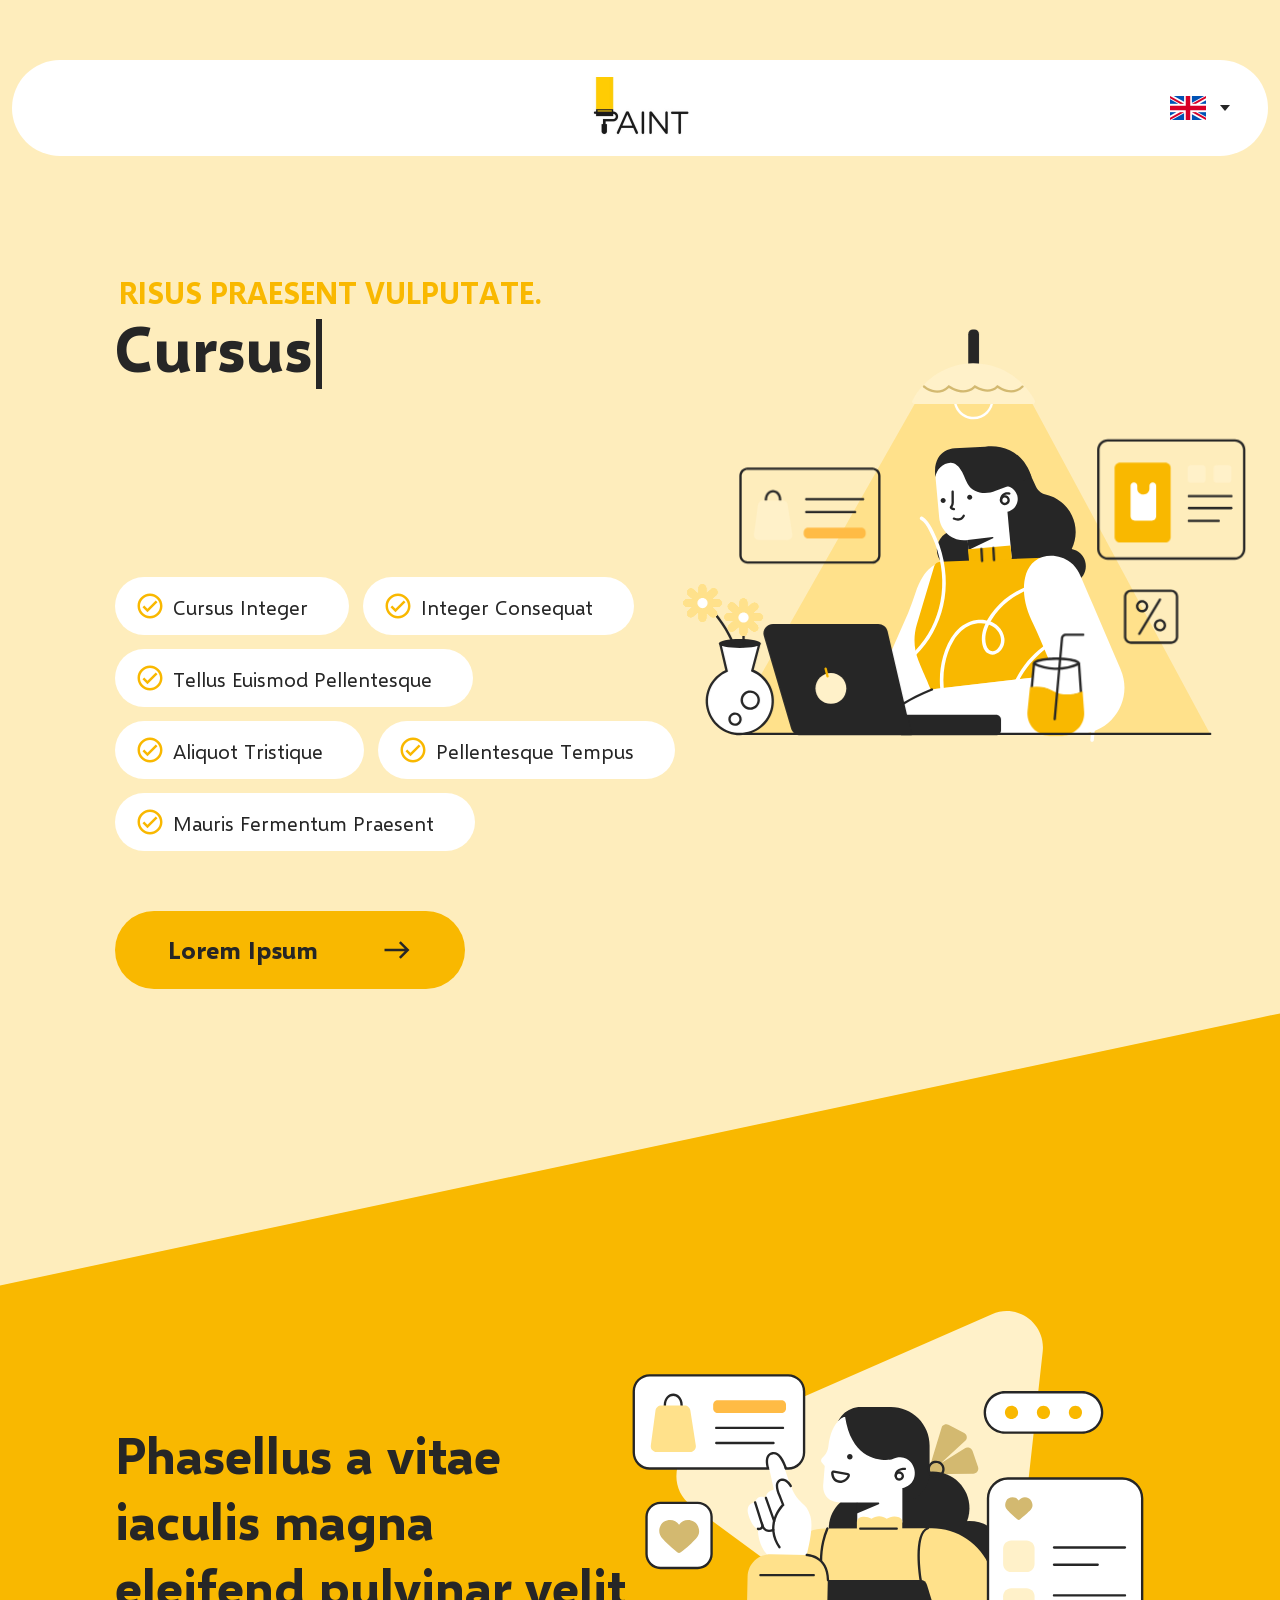
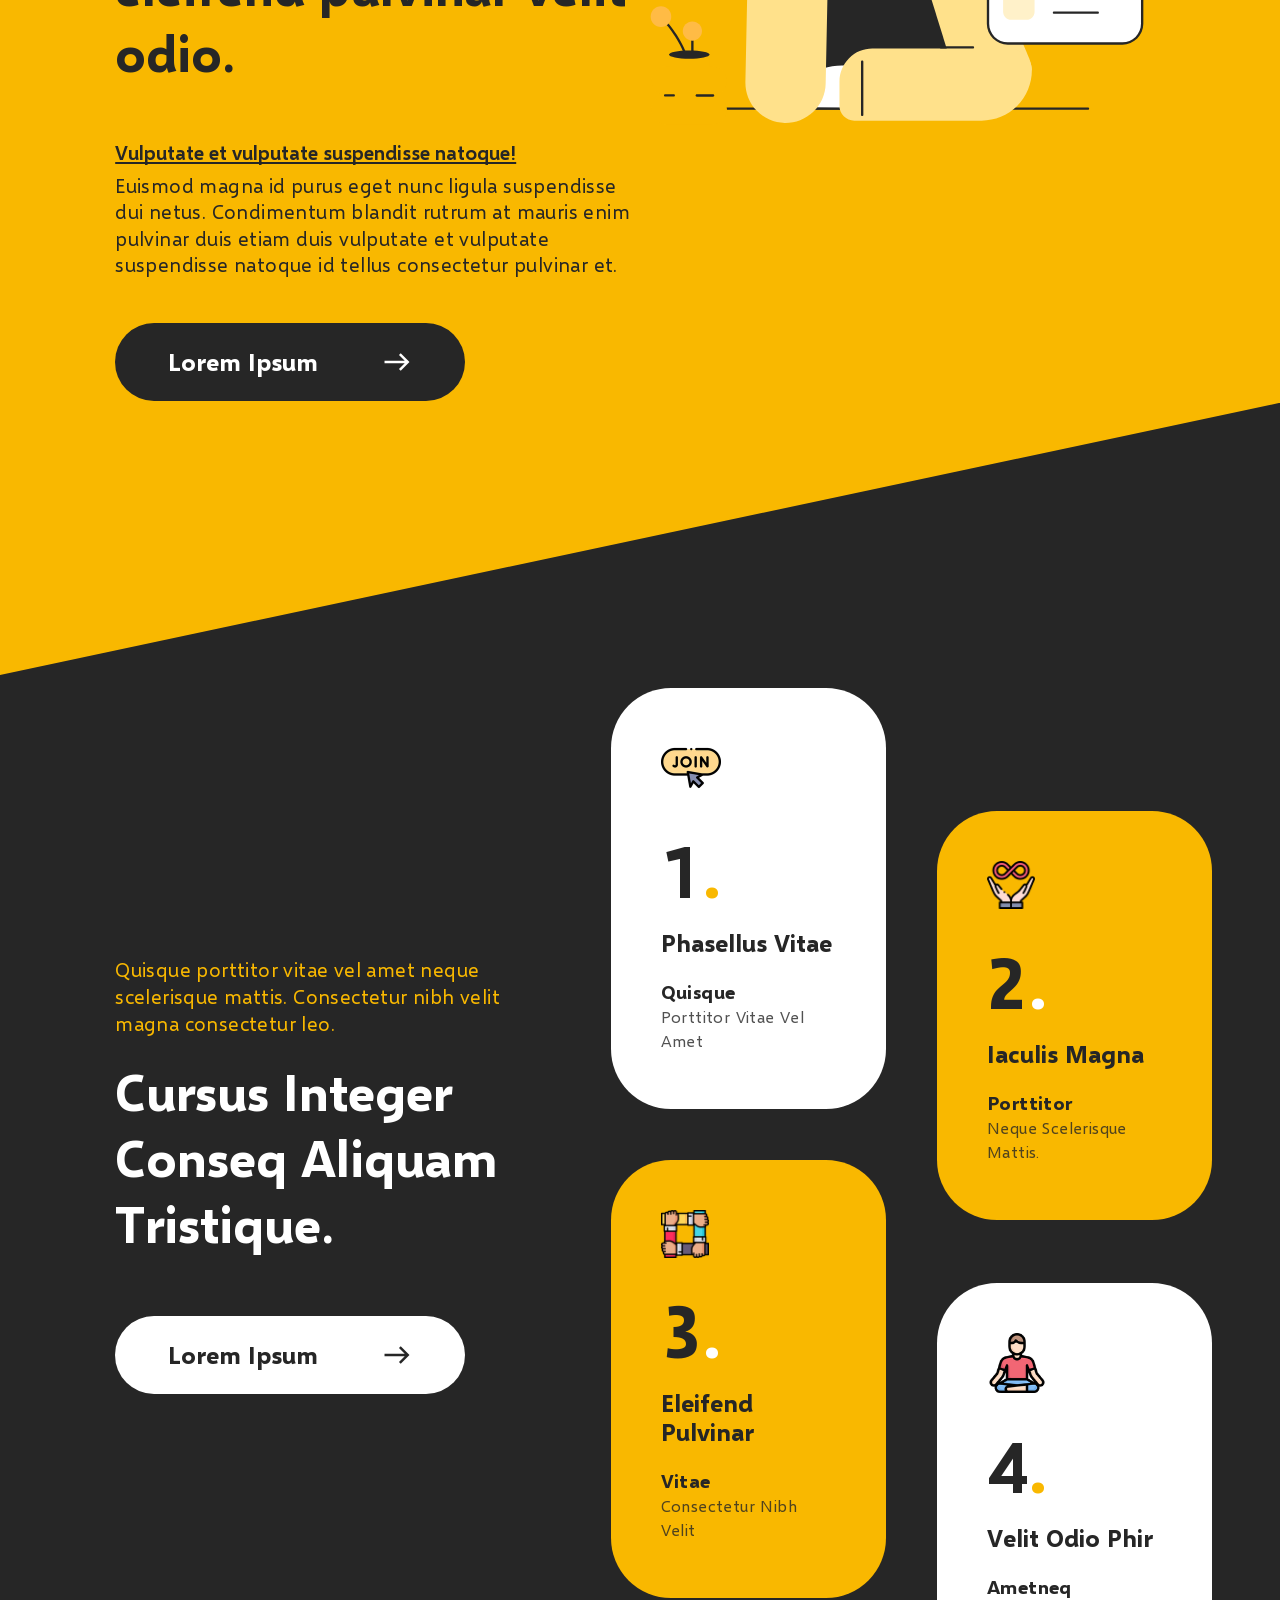
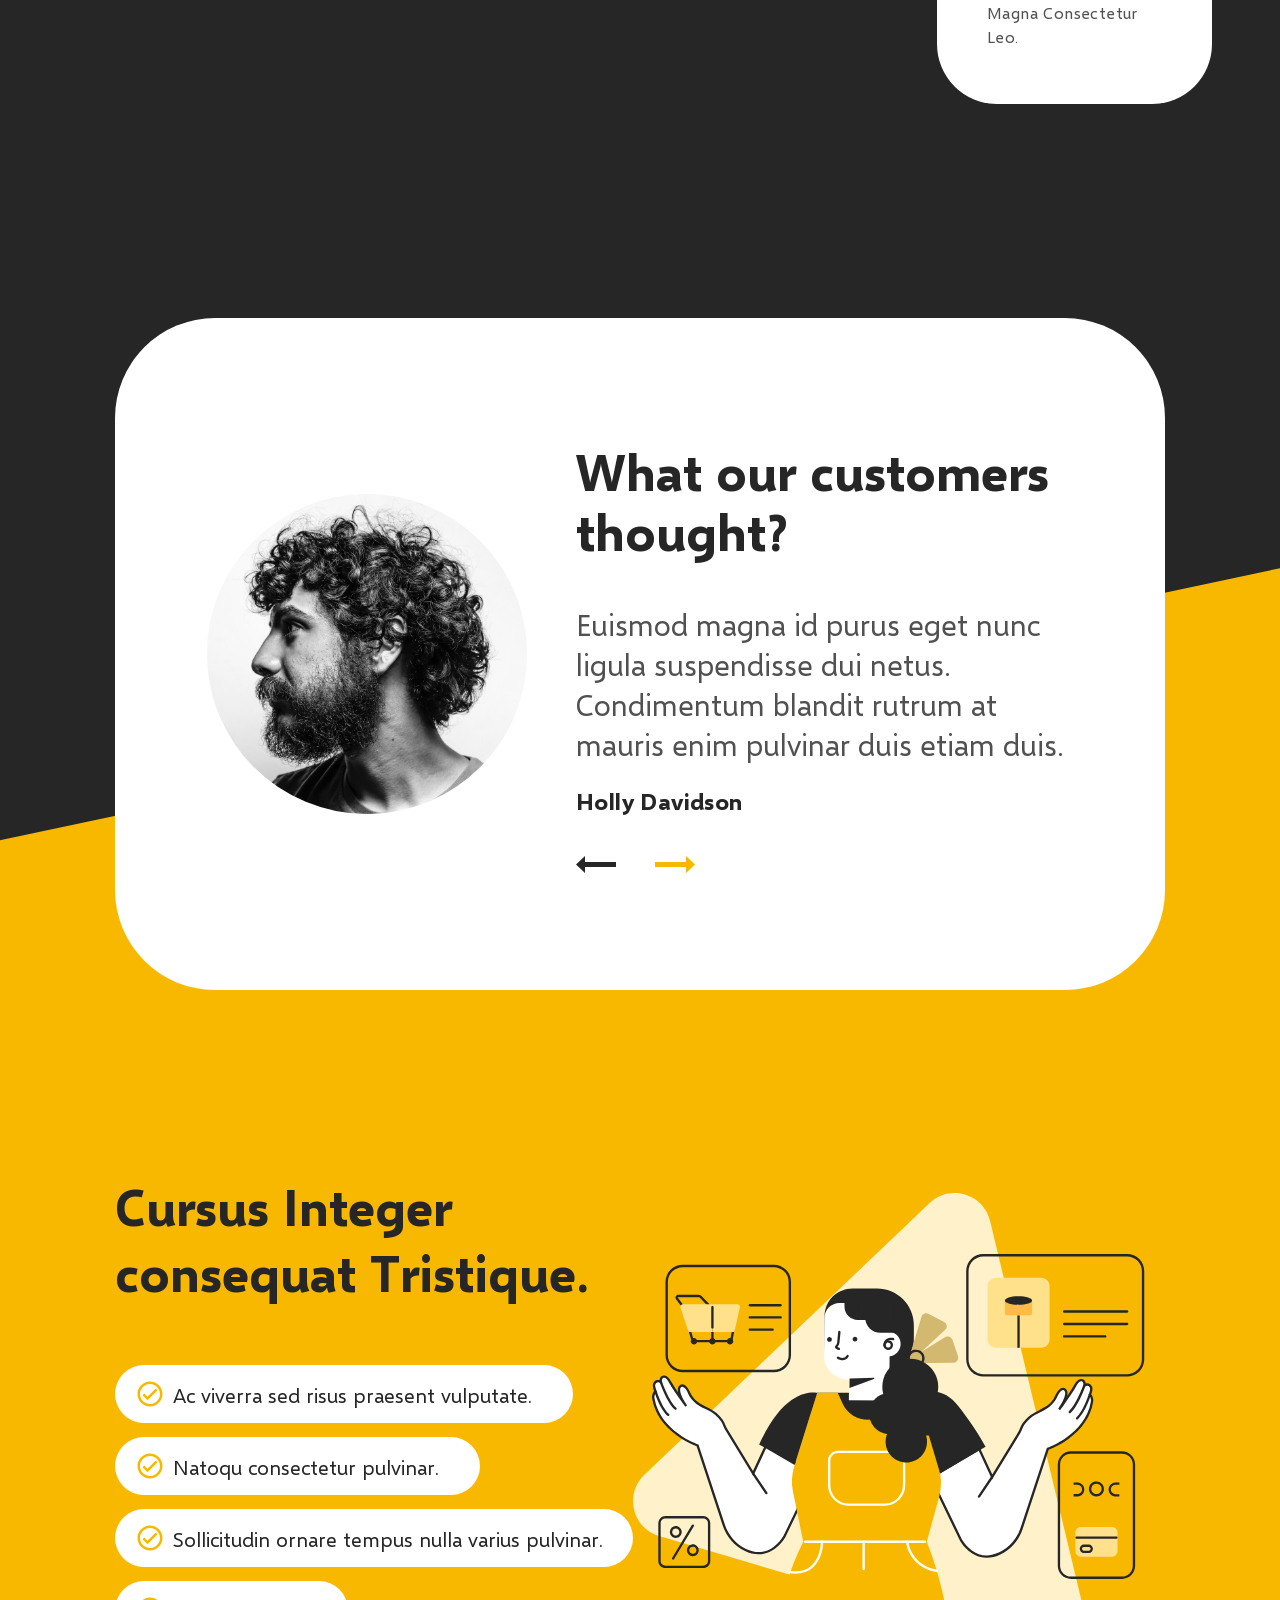
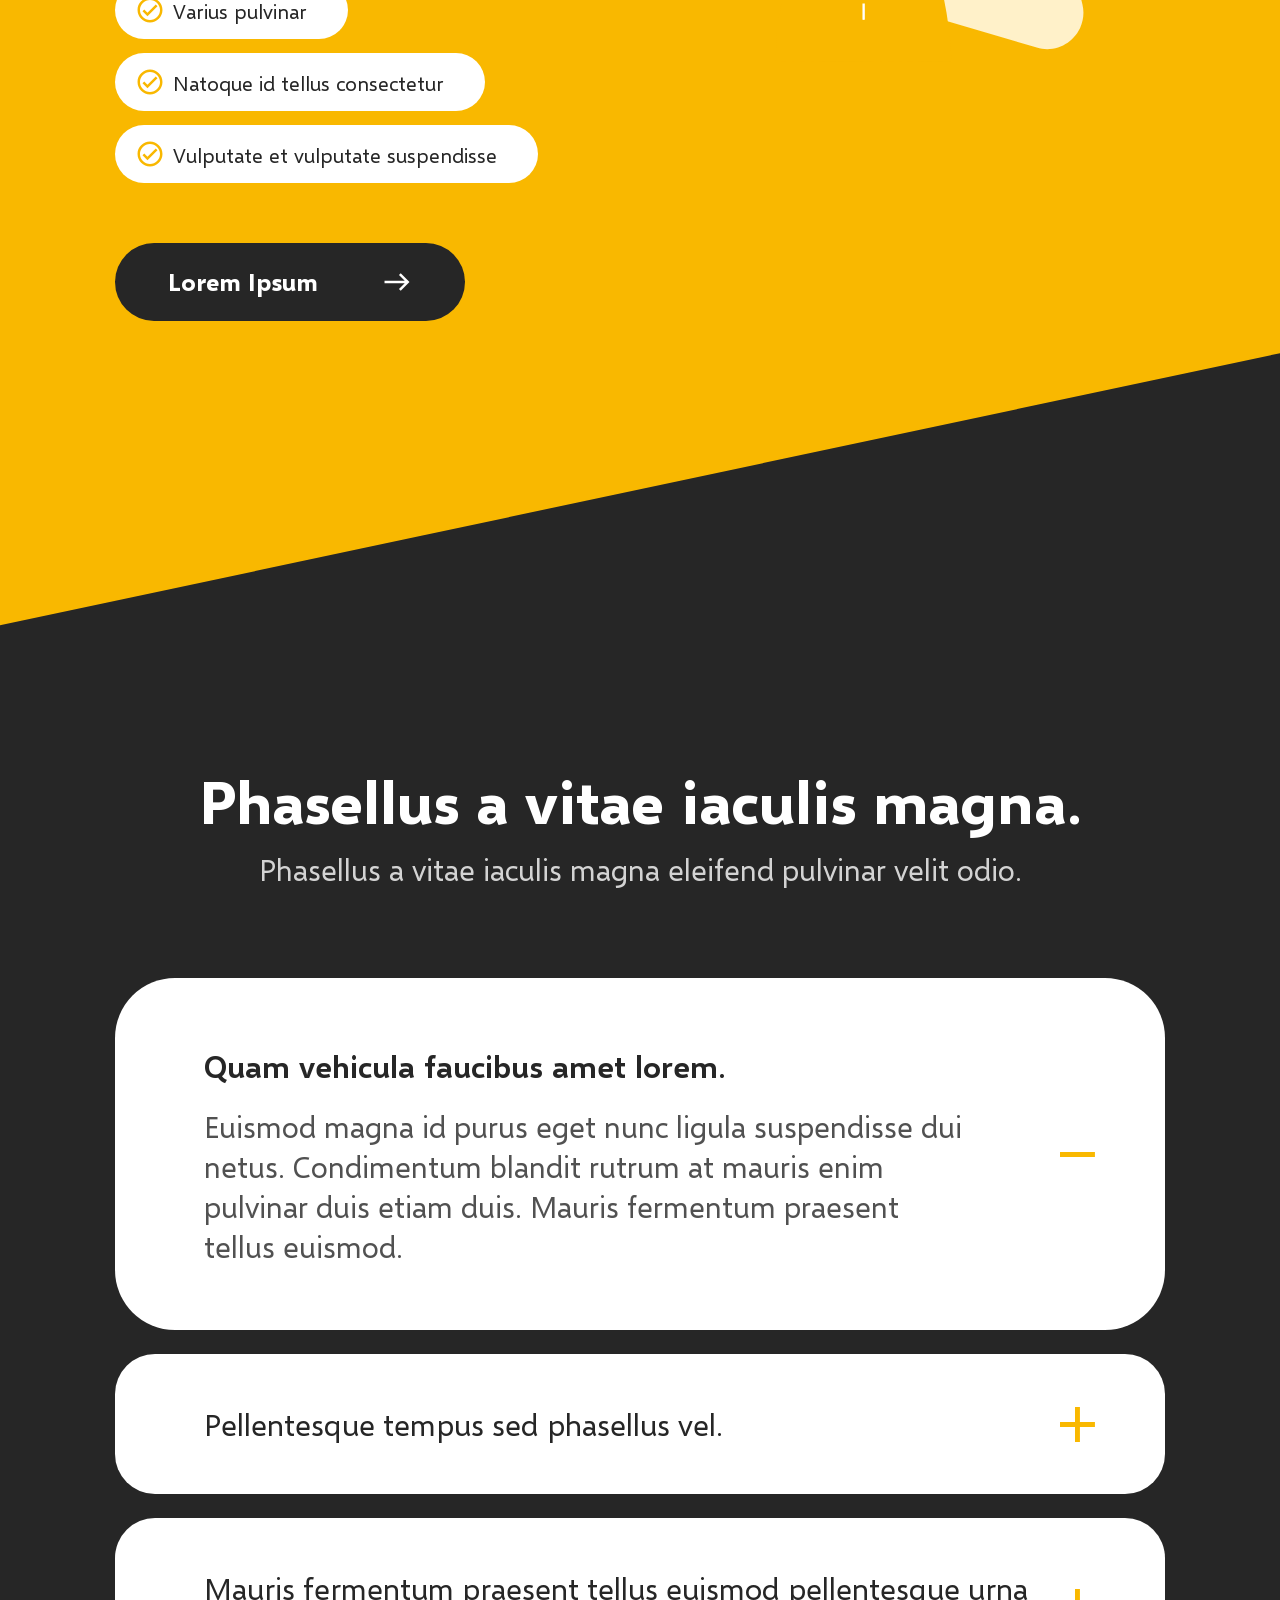
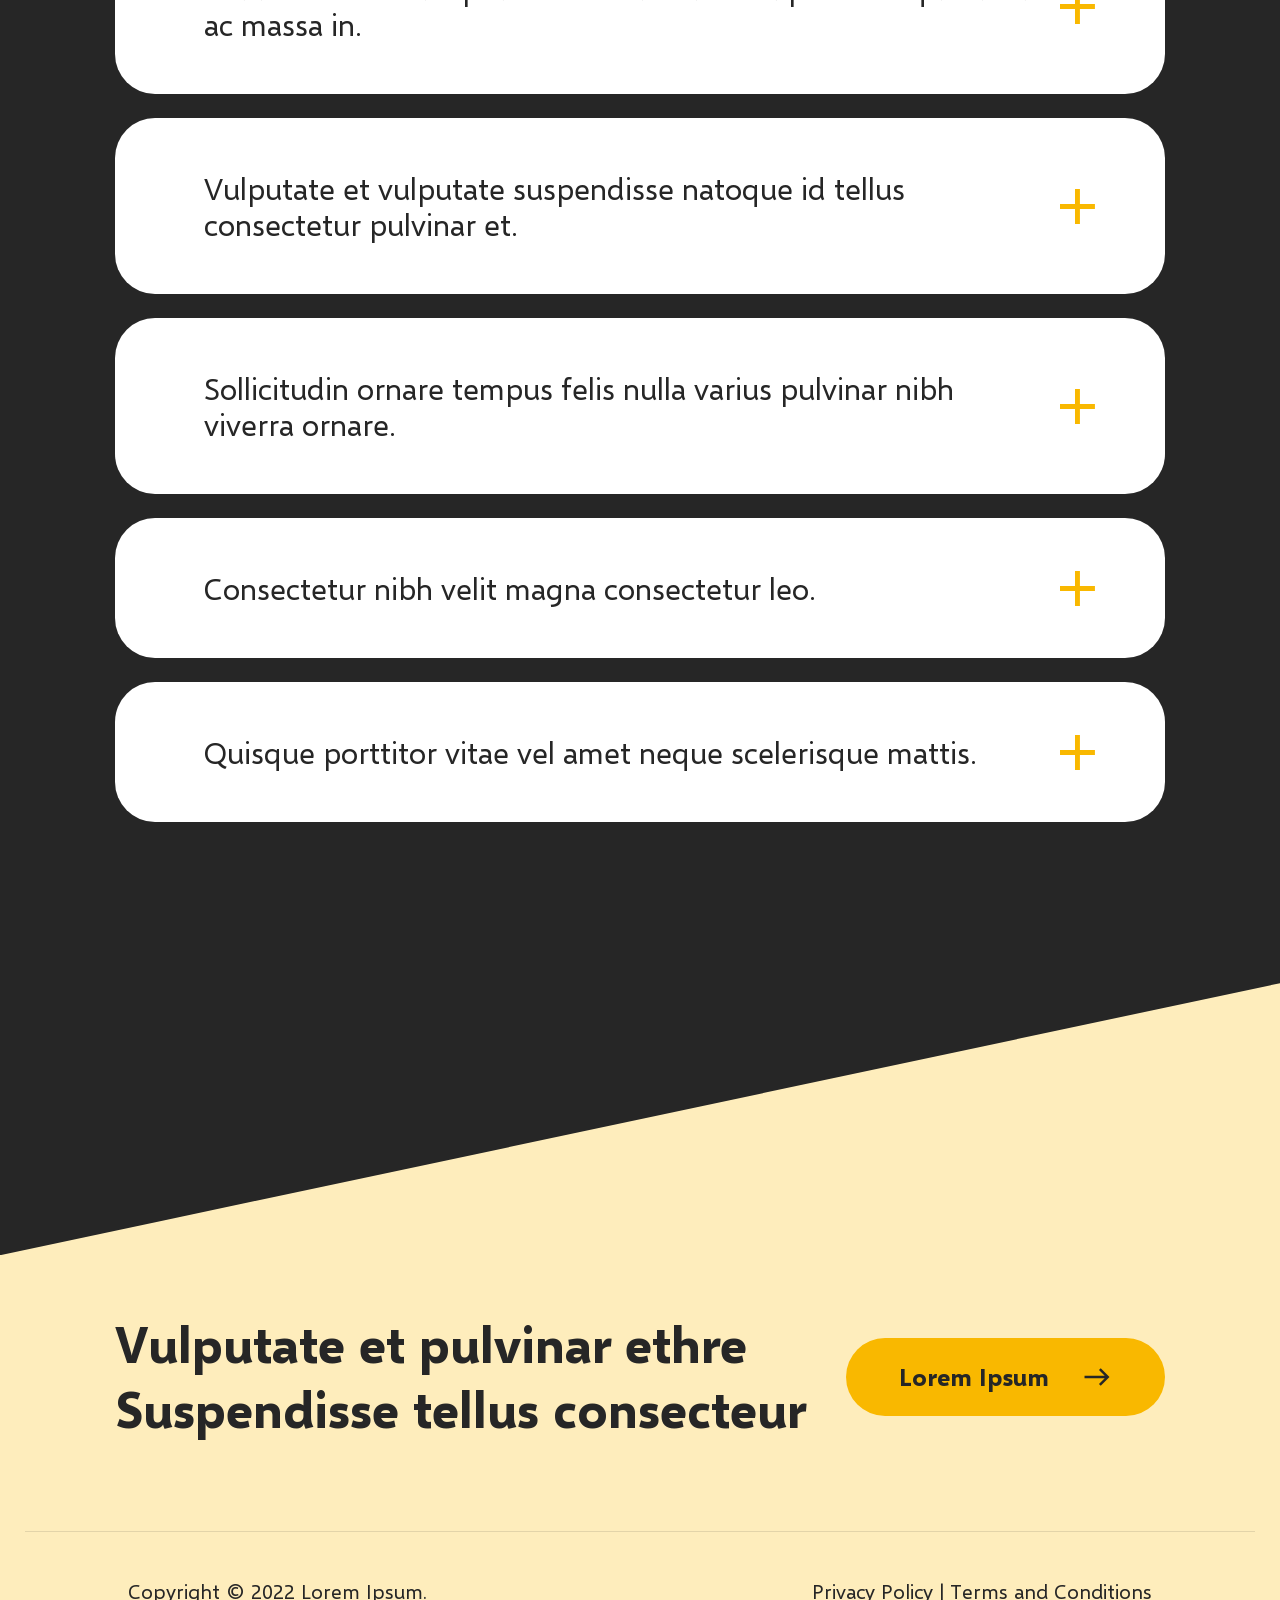
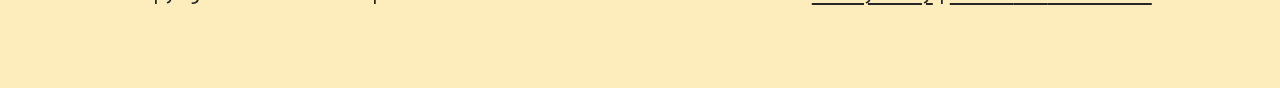
==== commit b5f7eead: "Review fixes: robust effect start, hit targets, semantics, lighter SVGs, tidy styles" ====
--- a/live/index.html
+++ b/live/index.html
@@ -17,16 +17,17 @@
 <link rel="stylesheet" href="css/live.css">
 <script src="js/live.js" defer></script>
 
-<!-- Hide the title and illustrations before the first paint; show them anyway after 3 s -->
+<!-- Hide the title and illustrations before the first paint; show them anyway
+     if the effects have not started 3 s after the markup is parsed -->
 <script>
   if (!matchMedia('(prefers-reduced-motion: reduce)').matches) {
     const root = document.documentElement;
     root.classList.add('fx-art');
     if (window.CSS && CSS.highlights) root.classList.add('is-typing');
-    setTimeout(() => {
+    addEventListener('DOMContentLoaded', () => setTimeout(() => {
       if (!root.dataset.typing) root.classList.remove('is-typing');
       if (!root.dataset.art) root.classList.remove('fx-art');
-    }, 3000);
+    }, 3000));
   }
 </script>
 </head>
@@ -70,17 +71,17 @@
       <div class="hero__text">
         <p class="eyebrow">Risus praesent vulputate.</p>
         <h1 class="hero__title"><span class="hero__title-lead">Cursus Integer</span> Consequat Tristique.<span class="caret" aria-hidden="true"></span></h1>
-        <ul class="pills">
-          <li class="pill"><svg class="pill__icon"><use href="#i-check"/></svg><span class="pill__text">Cursus Integer</span></li>
-          <li class="pill"><svg class="pill__icon"><use href="#i-check"/></svg><span class="pill__text">Integer Consequat</span></li>
-          <li class="pill"><svg class="pill__icon"><use href="#i-check"/></svg><span class="pill__text">Tellus Euismod Pellentesque</span></li>
-          <li class="pill"><svg class="pill__icon"><use href="#i-check"/></svg><span class="pill__text">Aliquot Tristique</span></li>
-          <li class="pill"><svg class="pill__icon"><use href="#i-check"/></svg><span class="pill__text">Pellentesque Tempus</span></li>
-          <li class="pill"><svg class="pill__icon"><use href="#i-check"/></svg><span class="pill__text">Mauris Fermentum Praesent</span></li>
+        <ul class="pills" role="list">
+          <li class="pill"><svg class="pill__icon" aria-hidden="true"><use href="#i-check"/></svg><span class="pill__text">Cursus Integer</span></li>
+          <li class="pill"><svg class="pill__icon" aria-hidden="true"><use href="#i-check"/></svg><span class="pill__text">Integer Consequat</span></li>
+          <li class="pill"><svg class="pill__icon" aria-hidden="true"><use href="#i-check"/></svg><span class="pill__text">Tellus Euismod Pellentesque</span></li>
+          <li class="pill"><svg class="pill__icon" aria-hidden="true"><use href="#i-check"/></svg><span class="pill__text">Aliquot Tristique</span></li>
+          <li class="pill"><svg class="pill__icon" aria-hidden="true"><use href="#i-check"/></svg><span class="pill__text">Pellentesque Tempus</span></li>
+          <li class="pill"><svg class="pill__icon" aria-hidden="true"><use href="#i-check"/></svg><span class="pill__text">Mauris Fermentum Praesent</span></li>
         </ul>
-        <a class="btn btn--accent" href="#">Lorem Ipsum <svg class="btn__icon"><use href="#i-arrow"/></svg></a>
-      </div>
-      <img class="hero__art" src="../assets/img/hero-woman-laptop.svg" alt="" width="684" height="501">
+        <a class="btn btn--accent" href="#">Lorem Ipsum <svg class="btn__icon" aria-hidden="true"><use href="#i-arrow"/></svg></a>
+      </div>
+      <img class="hero__art" src="../assets/img/hero-woman-laptop.svg" alt="" width="684" height="501" fetchpriority="high">
     </div>
   </section>
 
@@ -90,9 +91,9 @@
         <h2 class="intro__title">Phasellus a vitae iaculis magna eleifend pulvinar velit odio.</h2>
         <p class="lead"><a href="#">Vulputate et vulputate suspendisse natoque!</a></p>
         <p class="intro__body">Euismod magna id purus eget nunc ligula suspendisse dui netus. Condimentum blandit rutrum at mauris enim pulvinar duis etiam duis vulputate et vulputate suspendisse natoque id tellus consectetur pulvinar et.</p>
-        <a class="btn btn--dark" href="#">Lorem Ipsum <svg class="btn__icon"><use href="#i-arrow"/></svg></a>
-      </div>
-      <img class="intro__art" src="../assets/img/intro-woman-chat.svg" alt="" width="622" height="503">
+        <a class="btn btn--dark" href="#">Lorem Ipsum <svg class="btn__icon" aria-hidden="true"><use href="#i-arrow"/></svg></a>
+      </div>
+      <img class="intro__art" src="../assets/img/intro-woman-chat.svg" alt="" width="622" height="503" loading="lazy">
     </div>
   </section>
 
@@ -101,29 +102,29 @@
       <div class="steps__text">
         <p class="steps__kicker">Quisque porttitor vitae vel amet neque scelerisque mattis. Consectetur nibh velit magna consectetur leo.</p>
         <h2 class="steps__title">Cursus Integer Conseq Aliquam Tristique.</h2>
-        <a class="btn btn--light" href="#">Lorem Ipsum <svg class="btn__icon"><use href="#i-arrow"/></svg></a>
-      </div>
-      <ul class="cards">
+        <a class="btn btn--light" href="#">Lorem Ipsum <svg class="btn__icon" aria-hidden="true"><use href="#i-arrow"/></svg></a>
+      </div>
+      <ul class="cards" role="list">
         <li class="card card--light">
-          <img class="card__icon" src="../assets/img/cards-icon-1.png" alt="" width="60" height="60">
+          <img class="card__icon" src="../assets/img/cards-icon-1.png" alt="" width="60" height="60" loading="lazy">
           <p class="card__num">1<span class="card__dot">.</span></p>
           <h3 class="card__title">Phasellus Vitae</h3>
           <p class="card__meta"><b>Quisque</b><br>Porttitor Vitae Vel Amet</p>
         </li>
         <li class="card card--accent">
-          <img class="card__icon" src="../assets/img/cards-icon-2.png" alt="" width="50" height="50">
+          <img class="card__icon" src="../assets/img/cards-icon-2.png" alt="" width="50" height="50" loading="lazy">
           <p class="card__num">2<span class="card__dot">.</span></p>
           <h3 class="card__title">Iaculis Magna</h3>
           <p class="card__meta"><b>Porttitor</b><br>Neque Scelerisque Mattis.</p>
         </li>
         <li class="card card--accent">
-          <img class="card__icon" src="../assets/img/cards-icon-3.png" alt="" width="50" height="50">
+          <img class="card__icon" src="../assets/img/cards-icon-3.png" alt="" width="50" height="50" loading="lazy">
           <p class="card__num">3<span class="card__dot">.</span></p>
           <h3 class="card__title">Eleifend Pulvinar</h3>
           <p class="card__meta"><b>Vitae</b><br>Consectetur Nibh Velit</p>
         </li>
         <li class="card card--light">
-          <img class="card__icon" src="../assets/img/cards-icon-4.png" alt="" width="50" height="50">
+          <img class="card__icon" src="../assets/img/cards-icon-4.png" alt="" width="50" height="50" loading="lazy">
           <p class="card__num">4<span class="card__dot">.</span></p>
           <h3 class="card__title">Velit Odio Phir</h3>
           <p class="card__meta"><b>Ametneq</b><br>Magna Consectetur Leo.</p>
@@ -133,18 +134,18 @@
   </section>
 
   <div class="quote-slot">
-  <article class="quote">
-    <img class="quote__photo" src="../assets/img/testimonial-photo.jpg" alt="Holly Davidson" width="472" height="472">
+  <section class="quote">
+    <img class="quote__photo" src="../assets/img/testimonial-photo.jpg" alt="Holly Davidson" width="472" height="472" loading="lazy">
     <div class="quote__text" aria-live="polite">
       <h2 class="quote__title">What our customers thought?</h2>
-      <p class="quote__body">Euismod magna id purus eget nunc ligula suspendisse dui netus. Condimentum blandit rutrum at mauris enim pulvinar duis etiam duis.</p>
+      <blockquote class="quote__body">Euismod magna id purus eget nunc ligula suspendisse dui netus. Condimentum blandit rutrum at mauris enim pulvinar duis etiam duis.</blockquote>
       <p class="quote__name">Holly Davidson</p>
       <div class="quote__nav">
-        <button class="quote__arrow quote__arrow--prev" type="button" aria-label="Previous"><svg><use href="#i-arrow-solid"/></svg></button>
-        <button class="quote__arrow quote__arrow--next" type="button" aria-label="Next"><svg><use href="#i-arrow-solid"/></svg></button>
-      </div>
-    </div>
-  </article>
+        <button class="quote__arrow quote__arrow--prev" type="button" aria-label="Previous"><svg aria-hidden="true"><use href="#i-arrow-solid"/></svg></button>
+        <button class="quote__arrow quote__arrow--next" type="button" aria-label="Next"><svg aria-hidden="true"><use href="#i-arrow-solid"/></svg></button>
+      </div>
+    </div>
+  </section>
   </div>
 
   <section class="band band--accent benefits">
@@ -152,25 +153,25 @@
       <div class="benefits__text">
         <h2 class="benefits__title">Cursus Integer consequat Tristique.</h2>
 
-        <ul class="pills pills--mobile">
-          <li class="pill"><svg class="pill__icon"><use href="#i-check"/></svg><span class="pill__text">Cursus Integer</span></li>
-          <li class="pill"><svg class="pill__icon"><use href="#i-check"/></svg><span class="pill__text">Integer Consequat</span></li>
-          <li class="pill"><svg class="pill__icon"><use href="#i-check"/></svg><span class="pill__text">Tellus Euismod Pellentesque</span></li>
-          <li class="pill"><svg class="pill__icon"><use href="#i-check"/></svg><span class="pill__text">Aliquot Tristique</span></li>
-          <li class="pill"><svg class="pill__icon"><use href="#i-check"/></svg><span class="pill__text">Pellentesque Tempus</span></li>
-          <li class="pill"><svg class="pill__icon"><use href="#i-check"/></svg><span class="pill__text">Mauris Fermentum Praesent</span></li>
+        <ul class="pills pills--mobile" role="list">
+          <li class="pill"><svg class="pill__icon" aria-hidden="true"><use href="#i-check"/></svg><span class="pill__text">Cursus Integer</span></li>
+          <li class="pill"><svg class="pill__icon" aria-hidden="true"><use href="#i-check"/></svg><span class="pill__text">Integer Consequat</span></li>
+          <li class="pill"><svg class="pill__icon" aria-hidden="true"><use href="#i-check"/></svg><span class="pill__text">Tellus Euismod Pellentesque</span></li>
+          <li class="pill"><svg class="pill__icon" aria-hidden="true"><use href="#i-check"/></svg><span class="pill__text">Aliquot Tristique</span></li>
+          <li class="pill"><svg class="pill__icon" aria-hidden="true"><use href="#i-check"/></svg><span class="pill__text">Pellentesque Tempus</span></li>
+          <li class="pill"><svg class="pill__icon" aria-hidden="true"><use href="#i-check"/></svg><span class="pill__text">Mauris Fermentum Praesent</span></li>
         </ul>
-        <ul class="pills pills--desktop">
-          <li class="pill"><svg class="pill__icon"><use href="#i-check"/></svg><span class="pill__text">Ac viverra sed risus praesent vulputate.</span></li>
-          <li class="pill"><svg class="pill__icon"><use href="#i-check"/></svg><span class="pill__text">Natoqu consectetur pulvinar.</span></li>
-          <li class="pill"><svg class="pill__icon"><use href="#i-check"/></svg><span class="pill__text">Sollicitudin ornare tempus nulla varius pulvinar.</span></li>
-          <li class="pill"><svg class="pill__icon"><use href="#i-check"/></svg><span class="pill__text">Varius pulvinar</span></li>
-          <li class="pill"><svg class="pill__icon"><use href="#i-check"/></svg><span class="pill__text">Natoque id tellus consectetur</span></li>
-          <li class="pill"><svg class="pill__icon"><use href="#i-check"/></svg><span class="pill__text">Vulputate et vulputate suspendisse</span></li>
+        <ul class="pills pills--desktop" role="list">
+          <li class="pill"><svg class="pill__icon" aria-hidden="true"><use href="#i-check"/></svg><span class="pill__text">Ac viverra sed risus praesent vulputate.</span></li>
+          <li class="pill"><svg class="pill__icon" aria-hidden="true"><use href="#i-check"/></svg><span class="pill__text">Natoqu consectetur pulvinar.</span></li>
+          <li class="pill"><svg class="pill__icon" aria-hidden="true"><use href="#i-check"/></svg><span class="pill__text">Sollicitudin ornare tempus nulla varius pulvinar.</span></li>
+          <li class="pill"><svg class="pill__icon" aria-hidden="true"><use href="#i-check"/></svg><span class="pill__text">Varius pulvinar</span></li>
+          <li class="pill"><svg class="pill__icon" aria-hidden="true"><use href="#i-check"/></svg><span class="pill__text">Natoque id tellus consectetur</span></li>
+          <li class="pill"><svg class="pill__icon" aria-hidden="true"><use href="#i-check"/></svg><span class="pill__text">Vulputate et vulputate suspendisse</span></li>
         </ul>
-        <a class="btn btn--dark" href="#">Lorem Ipsum <svg class="btn__icon"><use href="#i-arrow"/></svg></a>
-      </div>
-      <img class="benefits__art" src="../assets/img/benefits-woman-open.svg" alt="" width="622" height="569">
+        <a class="btn btn--dark" href="#">Lorem Ipsum <svg class="btn__icon" aria-hidden="true"><use href="#i-arrow"/></svg></a>
+      </div>
+      <img class="benefits__art" src="../assets/img/benefits-woman-open.svg" alt="" width="622" height="569" loading="lazy">
     </div>
   </section>
 
@@ -215,7 +216,7 @@
     <div class="footer__inner">
       <div class="footer__cta">
         <h2 class="footer__title">Vulputate et pulvinar ethre Suspendisse tellus consecteur</h2>
-        <a class="btn btn--accent btn--sm" href="#">Lorem Ipsum <svg class="btn__icon"><use href="#i-arrow"/></svg></a>
+        <a class="btn btn--accent btn--sm" href="#">Lorem Ipsum <svg class="btn__icon" aria-hidden="true"><use href="#i-arrow"/></svg></a>
       </div>
       <div class="footer__bottom">
         <p class="footer__copy">Copyright &copy; 2022 Lorem Ipsum.</p>
--- a/landing/css/tokens.css
+++ b/landing/css/tokens.css
@@ -1,14 +1,9 @@
 /* Design tokens measured from the mockup. Some font sizes are fractional because the mockup uses them. */
 :root {
   --color-white:      #FFFFFF;
-  --color-white-warm: #FFFAEB;
   --color-yellow:     #F9B800;
   --color-dark:       #262626;
-  --color-grey:       #787878;
-  --color-light-0:    #FFF1C9;
   --color-light-1:    #FEEDBC;
-  --color-light-2:    #FFE18B;
-  --color-light-3:    #D3B970;
   --color-dark-80:  rgb(38 38 38 / .8);
   --color-dark-12:  rgb(38 38 38 / .12);
 
@@ -21,15 +16,13 @@
 
   --fs-h1: 32px;   --lh-h1: 40px;
   --lead-scale: 1.125;
-  --fs-h2: 24px;   --lh-h2: 1.25;
-
   --fs-h3: 36px;   --lh-h3: 1.33;
   --fs-card-title: 23px;
   --fs-quote-title: 30px;
   --fs-eyebrow: 16px;
 
   --fs-body:   20px; --lh-body: 1.35;
-  --fs-body-s: 16px; --lh-body-s: 1.5;
+  --fs-body-s: 16px;
   --fs-body-s-b: 18px;
   --fs-button: 18px;
 
@@ -75,8 +68,6 @@
     --quote-w:   560px;
     --card-w:    560px;
     --fs-h1: 44px;
-    --fs-h2: 28px;
-
     --lead-scale: 1;
   }
 }
@@ -85,12 +76,11 @@
 @media (min-width: 1140px) {
   :root {
     --fs-h1: clamp(56px, 4.9vw, 80px);   --lh-h1: 1.125;
-    --fs-h2: 72px;   --lh-h2: 1.25;
     --fs-h3: 60px;   --lh-h3: 72px;
     --fs-eyebrow: 29.7px;
 
-    --fs-body:   20px; --lh-body: 1.33;
-    --fs-body-s: 16.5px; --lh-body-s: 1.4;
+    --lh-body: 1.33;
+    --fs-body-s: 16.5px;
     --fs-body-s-b: 19px;
     --fs-button: 24px;
     --fs-pill: 20.6px;
@@ -114,7 +104,6 @@
     --h-header:  96px;  --r-header: 48px;
     --h-pill:    58px;  --r-pill:   29px;
     --h-button:  78px;  --r-button: 39px;  --w-button: 350px;
-    --gap-pill:  14px;
 
     --card-w: min(350px, 21.5vw);  --card-h: 400px;  --r-card: 60px;
     --gap-card: min(60px, 4vw);    --card-stagger: 123px;
--- a/landing/css/base.css
+++ b/landing/css/base.css
@@ -48,5 +48,5 @@
 }
 
 h1 { font-size: var(--fs-h1); line-height: var(--lh-h1); font-weight: 700; letter-spacing: 0; }
-h2 { font-size: var(--fs-h2); line-height: var(--lh-h2); font-weight: 700; letter-spacing: 0; }
+h2 { font-weight: 700; letter-spacing: 0; }
 h3 { font-size: var(--fs-h3); line-height: var(--lh-h3); font-weight: 700; letter-spacing: 0; }
--- a/landing/css/layout.css
+++ b/landing/css/layout.css
@@ -1,5 +1,5 @@
 /* Mobile-first: base rules follow the 375 frame, then the 640 and 1140 tiers. */
-.sprite { position: absolute; width: 0; height: 0; overflow: hidden; }
+.sprite { position: absolute; inline-size: 0; block-size: 0; overflow: hidden; }
 
 /* Container for cqw units: the diagonal cut depth is computed from its width. */
 .page {
@@ -11,7 +11,6 @@
    so the content stays anchored to the page axis at any width. */
 .band.intro    { --pad-top: calc(var(--cut) / 2 +  49px); --pad-bottom: calc(var(--cut) / 2 +  94px); }
 .band.steps    { --pad-top: calc(var(--cut) / 2 + var(--edge-drop) + 38px); --pad-bottom: calc(var(--cut) / 2 + 374px); }
-
 .band.benefits { --pad-top: calc(var(--cut) / 2 + 412px); --pad-bottom: calc(var(--cut) / 2 +  88px); }
 .band.faq      { --pad-top: calc(var(--cut) / 2 + var(--edge-drop) + 50px); --pad-bottom: calc(var(--cut) / 2 + 70px); }
 
@@ -21,7 +20,6 @@
   position: relative;
   clip-path: polygon(0 var(--cut), 100% 0, 100% calc(100% - var(--cut)), 0 100%);
   margin-block-start: calc(-1 * (var(--cut) + var(--band-overlap)));
-
   padding-block: var(--pad-top) var(--pad-bottom);
   --pad-top: calc(var(--cut) + var(--sec-pad));
   --pad-bottom: var(--sec-pad);
@@ -35,22 +33,19 @@
   font-weight: 700;
   text-transform: uppercase;
   color: var(--color-yellow);
-
   letter-spacing: 0;
   padding-inline-start: 4px;
 }
 
 .caret {
   display: inline-block;
-  width: .09em;
-
-  height: 1.06em;
+  inline-size: .09em;
+  block-size: 1.06em;
   margin-inline-start: .06em;
+  margin-block-start: -.16em;
   background: currentColor;
   vertical-align: baseline;
   translate: 0 .27em;
-
-  margin-block-start: -.16em;
 }
 
 .btn {
@@ -58,7 +53,6 @@
   align-items: center;
   justify-content: space-between;
   gap: 1em;
-
   inline-size: min(var(--w-button), 100%);
   block-size: var(--h-button);
   padding-inline: 2.2em;
@@ -82,19 +76,15 @@
   display: inline-flex;
   align-items: center;
   gap: 6px;
-
   min-block-size: var(--h-pill);
   padding-inline: 17px 34px;
   border-radius: var(--r-pill);
   background: var(--color-white);
   color: var(--color-dark);
-
   font-size: var(--fs-pill);
   letter-spacing: 0;
-
   white-space: normal;
 }
-
 .pill__text { translate: 0 1px; }
 .pill__icon { inline-size: 25px; block-size: 25px; flex: none; fill: var(--color-yellow); }
 
@@ -103,7 +93,6 @@
 .header__bar {
   display: flex;
   align-items: center;
-
   justify-content: flex-start;
   position: relative;
   inline-size: min(var(--w-header), 100% - 24px);
@@ -114,12 +103,15 @@
   background: var(--color-white);
 }
 .header__logo img { block-size: auto; inline-size: 96px; }
+/* Hit targets are grown with padding and pulled back with margin, so the ink stays put */
 .lang {
   position: absolute;
   inset-inline-end: 29px;
   display: inline-flex;
   align-items: center;
   gap: 10px;
+  padding: 12px 8px;
+  margin: -12px -8px;
 }
 .lang__flag { inline-size: 30px; block-size: auto; }
 .lang__caret {
@@ -131,42 +123,36 @@
 /* Hero */
 .hero { padding-block: 42px calc(var(--cut) / 2 + 98px); }
 .hero__inner {
-  width: min(var(--w-content), 100% - var(--pad-x) * 2);
+  inline-size: min(var(--w-content), 100% - var(--pad-x) * 2);
   margin-inline: auto;
   display: flex;
   flex-direction: column;
-
   gap: 30.59px;
 }
-
 .hero__art { inline-size: 100%; block-size: auto; order: -1; translate: -3px; }
 .hero__title {
   font-size: var(--fs-h1);
   line-height: var(--lh-h1);
-
   margin-block: 10px 31.1px;
-
   margin-inline-end: -20px;
 }
-
 .hero__title-lead { font-size: calc(1em * var(--lead-scale)); }
 .hero .pills { margin-block-end: 40px; }
 
 /* Bands 1 and 3: text and illustration */
 .intro__inner, .benefits__inner {
-  width: min(var(--w-content), 100% - var(--pad-x) * 2);
+  inline-size: min(var(--w-content), 100% - var(--pad-x) * 2);
   margin-inline: auto;
   display: flex;
   flex-direction: column;
   gap: 48px;
 }
+.benefits__inner { gap: 39px; }
 
 .intro__art, .benefits__art { block-size: auto; order: -1; margin-inline: auto; }
-
 .intro__art    { inline-size: 305px; margin-inline: 12px auto; margin-block: 12px -12px; }
 .benefits__art { inline-size: 305px; margin-block-start: 21px; }
 
-.benefits__inner { gap: 39px; }
 .intro__title, .benefits__title {
   font-size: var(--fs-h3);
   line-height: var(--lh-h3);
@@ -175,11 +161,9 @@
 .lead {
   font-size: var(--fs-lead);
   line-height: 1.73;
-
   font-weight: 400;
   margin-block-end: 13px;
 }
-
 .lead a { text-decoration: underline; text-underline-offset: .12em;
           text-decoration-skip-ink: none; text-decoration-thickness: 2px; }
 .intro__body {
@@ -192,7 +176,7 @@
 
 /* Band 2: steps and cards */
 .steps__inner {
-  width: min(var(--w-content), 100% - var(--pad-x) * 2);
+  inline-size: min(var(--w-content), 100% - var(--pad-x) * 2);
   margin-inline: auto;
 }
 .steps__kicker {
@@ -219,14 +203,16 @@
   display: flex;
   flex-direction: column;
 }
-
+.card--light  { background: var(--color-white);  color: var(--color-dark); }
+.card--accent { background: var(--color-yellow); color: var(--color-dark); }
+.card--light  .card__dot { color: var(--color-yellow); }
+.card--accent .card__dot { color: var(--color-white); }
+/* The frames alternate the colours differently: mobile in a row, desktop by column */
 .cards > :nth-child(3) { background: var(--color-white); }
 .cards > :nth-child(3) .card__dot { color: var(--color-yellow); }
 .cards > :nth-child(4) { background: var(--color-yellow); }
 .cards > :nth-child(4) .card__dot { color: var(--color-white); }
 
-.card--light  { background: var(--color-white);  color: var(--color-dark); }
-.card--accent { background: var(--color-yellow); color: var(--color-dark); }
 .card__icon { inline-size: 48px; block-size: 48px; margin-block-end: auto; }
 .card--light .card__icon { inline-size: 58px; block-size: 58px; }
 .card__num {
@@ -236,8 +222,6 @@
   letter-spacing: 0;
   margin-block-start: 28px;
 }
-.card--light  .card__dot { color: var(--color-yellow); }
-.card--accent .card__dot { color: var(--color-white); }
 .card__title {
   font-size: var(--fs-card-title);
   line-height: 1.2;
@@ -258,15 +242,12 @@
   z-index: 2;
   inline-size: min(var(--quote-w), 100% - var(--pad-x) * 2);
   margin-inline: auto;
-
   block-size: 672px;
-
   margin-block: calc(-1 * (var(--cut) / 2 + 344px)) 0;
 }
 .quote-slot + .band { margin-block-start: calc(-1 * (var(--cut) / 2 + 334px)); }
 .quote {
   min-block-size: 100%;
-
   padding: 39px 28px 26px;
   border-radius: var(--r-quote);
   background: var(--color-white);
@@ -277,7 +258,6 @@
   text-align: center;
   gap: 43px;
 }
-
 .quote__photo {
   inline-size: min(var(--photo), 100%);
   block-size: auto;
@@ -286,23 +266,22 @@
   object-fit: cover;
   flex: none;
 }
-
 .quote__title { font-size: var(--fs-quote-title); line-height: 1.33; margin-block: -1px calc(.5em + 3px); margin-inline: -2px; }
 .quote__body  { font-size: var(--fs-body-s); line-height: var(--lh-body); color: var(--color-dark-80); letter-spacing: 0; margin-inline: -6px; }
 .quote__name  { font-weight: 700; margin-block-start: 19px; font-size: var(--fs-quote-name); }
 
 .quote__nav   { display: flex; gap: 39px; margin-block-start: calc(1.4em + 2px); justify-content: center; }
+.quote__arrow { padding: 14px 4px; margin: -14px -4px; }
 .quote__arrow svg { inline-size: 40px; block-size: 17px; display: block; }
 .quote__arrow--prev svg { fill: var(--color-dark); rotate: 180deg; }
 .quote__arrow--next svg { fill: var(--color-yellow); }
 
 /* Accordion */
 .faq__inner {
-  width: min(var(--w-wide), 100% - var(--pad-x) * 2);
+  inline-size: min(var(--w-wide), 100% - var(--pad-x) * 2);
   margin-inline: auto;
   text-align: center;
 }
-
 .faq__title { font-size: var(--fs-h3); line-height: var(--lh-h3); }
 .faq__sub {
   font-size: var(--fs-body-s);
@@ -314,21 +293,17 @@
 .faq__list { display: grid; gap: var(--gap-faq); text-align: start; }
 
 .faq__item {
+  position: relative;
   background: var(--color-white);
   color: var(--color-dark);
   border-radius: var(--r-faq);
   padding: 32px 24px 28px 30px;
-
-  position: relative;
 }
 .faq__item[open] { border-radius: var(--r-faq-open); }
 .faq__q {
   display: flex;
   align-items: flex-start;
-  justify-content: space-between;
-  gap: 22px;
   padding-inline-end: 46px;
-
   font-size: var(--fs-faq-q);
   line-height: var(--lh-faq-q);
   font-weight: 400;
@@ -338,13 +313,12 @@
 .faq__item[open] .faq__q { font-weight: 600; }
 .faq__q::-webkit-details-marker { display: none; }
 
+/* The sign is centred on the row, not on the first line, so it sits outside the flow */
 .faq__sign {
   position: absolute; inset-inline-end: 27px; inset-block: 0;
-
   inline-size: 22px; display: grid; place-items: center;
 }
 .faq__sign svg { inline-size: 22px; block-size: 22px; fill: var(--color-yellow); grid-area: 1/1; }
-
 .faq__item[open] .faq__sign { inset-block: 38px auto; block-size: 22px; }
 .faq__minus, .faq__item[open] .faq__plus { display: none; }
 .faq__item[open] .faq__minus { display: block; }
@@ -352,23 +326,19 @@
   font-size: var(--fs-faq-a);
   line-height: var(--lh-faq-a);
   color: var(--color-dark-80);
-
   text-transform: capitalize;
   margin-block-start: 20px;
-
   padding-inline-end: 44px;
 }
 
 /* Footer */
 .footer { padding-block: 22px 32px; }
 .footer__inner {
-  width: min(var(--w-wide), 100% - var(--pad-x) * 2);
+  inline-size: min(var(--w-wide), 100% - var(--pad-x) * 2);
   margin-inline: auto;
 }
 .footer__cta { display: flex; flex-direction: column; gap: 31px; padding-block-end: 40px; }
-
 .footer__title { font-size: var(--fs-footer-title); line-height: var(--lh-footer-title); }
-
 .footer__bottom {
   border-block-start: 1px solid var(--color-dark-12);
   padding-block-start: 25px;
@@ -378,7 +348,6 @@
   font-size: var(--fs-footer-bottom);
   letter-spacing: 0;
 }
-
 .footer__links a { text-decoration: none; }
 .footer__links .conj { display: none; }
 
@@ -391,19 +360,17 @@
 @media (min-width: 1140px) {
   .header { padding-block-start: 60px; }
   .header__bar { padding-inline: 40px; justify-content: center; }
-  .lang__caret { border-inline: 5px solid transparent; border-block-start: 6px solid var(--color-dark); }
   .header__logo img { inline-size: 127px; }
-
   .lang { inset-inline-end: 38px; gap: 13px; }
   .lang__flag { inline-size: 38px; }
+  .lang__caret { border-inline: 5px solid transparent; border-block-start: 6px solid var(--color-dark); }
 
   .hero { padding-block: 117px calc(var(--cut) / 2 + 166px); }
-
+  .hero__inner { position: relative; display: block; }
+  .hero__text { max-inline-size: min(810px, calc(100% - var(--hero-art) + 84px)); }
   .hero__title { margin-block: 0 .85em; margin-inline-end: 0; }
-  .caret { height: 1.125em; translate: 0 .28em; margin-block-start: -.22em; }
-  .hero .pills { margin-block-end: 60px; }
-
-  .hero__inner { position: relative; display: block; }
+  .caret { block-size: 1.125em; translate: 0 .28em; margin-block-start: -.22em; }
+  .hero .pills { margin-block-end: 60px; max-inline-size: 690px; }
   .hero__art {
     position: absolute; inline-size: var(--hero-art);
     translate: none;
@@ -411,87 +378,67 @@
     inset-block-start: 56px;
   }
 
-  .hero__text { max-inline-size: min(810px, calc(100% - var(--hero-art) + 84px)); }
-
-  .hero .pills { max-inline-size: 690px; }
-
-  .intro__inner, .benefits__inner { position: relative; display: block; }
-
-  .intro__art {
-    position: absolute; inline-size: var(--band-art);
-    inset-inline-end: 21px; inset-block-start: -123px;
-  }
-
-  .benefits__art {
-    position: absolute; inline-size: var(--band-art);
-    inset-inline-end: 20px; inset-block-start: -2px;
-  }
-
-  .intro__text   { max-inline-size: min(640px, calc(100% - var(--band-art) - 21px)); }
-  .benefits__text { max-inline-size: min(700px, calc(100% - var(--band-art) - 20px)); }
-  .intro__body   { max-inline-size: 570px; margin-block-end: 45px; }
-  .pills--mobile { display: none; }
-  .pills--desktop { display: flex; }
-  .benefits .pills { max-inline-size: 650px; }
-
   .band.intro    { --pad-top: calc(var(--cut) / 2 + 273px); --pad-bottom: calc(var(--cut) / 2 + 144px); }
   .band.steps    { --pad-top: calc(var(--cut) / 2 + 135px); --pad-bottom: calc(var(--cut) / 2 + 712px); }
   .band.benefits { --pad-top: calc(var(--cut) / 2 + 470px); --pad-bottom: calc(var(--cut) / 2 + 174px); }
   .band.faq      { --pad-top: calc(var(--cut) / 2 + 276px); --pad-bottom: calc(var(--cut) / 2 + 297px); }
 
-  .steps__kicker { font-size: var(--fs-body); line-height: 1.35; }
+  .intro__inner, .benefits__inner { position: relative; display: block; }
+  .intro__art {
+    position: absolute; inline-size: var(--band-art);
+    inset-inline-end: 21px; inset-block-start: -123px;
+  }
+  .benefits__art {
+    position: absolute; inline-size: var(--band-art);
+    inset-inline-end: 20px; inset-block-start: -2px;
+  }
+  .intro__text    { max-inline-size: min(640px, calc(100% - var(--band-art) - 21px)); }
+  .benefits__text { max-inline-size: min(700px, calc(100% - var(--band-art) - 20px)); }
 
   .intro__title, .benefits__title, .steps__title {
     font-size: var(--fs-section); line-height: var(--lh-section);
   }
-
   .intro__title, .benefits__title { max-inline-size: 530px; }
-
-  .pill { font-size: var(--fs-pill); letter-spacing: 0;
-          padding-inline: 20px 41px; gap: 8px; }
+  .intro__title    { margin-block-end: 50px; }
+  .benefits__title { margin-block-end: 59px; }
+  .lead { margin-block-end: 1px; letter-spacing: 0; font-weight: 600; }
+  .intro__body { max-inline-size: 570px; margin-block-end: 45px; }
+
+  .pills--mobile { display: none; }
+  .pills--desktop { display: flex; }
+  .benefits .pills { max-inline-size: 650px; margin-block: 1.4em 60px; }
+  .pill { padding-inline: 20px 41px; gap: 8px; white-space: nowrap; }
   .pill__icon { inline-size: 30px; block-size: 30px; }
 
-  .steps__kicker { margin-block-end: 22px; }
-  .steps__title  { margin-block-end: 59px; }
-  .benefits__title { margin-block-end: 59px; }
-  .benefits .pills { margin-block: 1.4em 60px; }
-  .intro__title { margin-block-end: 50px; }
-  .lead { margin-block-end: 1px; letter-spacing: 0; font-weight: 600; }
-
-  .eyebrow { letter-spacing: 0; }
   .steps__inner {
     display: flex;
     align-items: start;
     justify-content: space-between;
     gap: 60px;
   }
-
   .steps__text { flex: 0 1 700px; padding-block-start: 282px; }
+  .steps__kicker { margin-block-end: 22px; }
+  .steps__title  { margin-block-end: 59px; }
   .cards {
     grid-template-columns: repeat(2, var(--card-w));
+    align-items: start;
     margin-block-start: 14px;
+    margin-inline-end: calc(-1 * var(--card-bleed));
+    padding-block-end: var(--card-stagger);
     flex: none;
-
-    margin-inline-end: calc(-1 * var(--card-bleed));
-  }
-
-  .cards { align-items: start; padding-block-end: var(--card-stagger); }
-
+  }
   .cards > :nth-child(3) { background: var(--color-yellow); }
   .cards > :nth-child(3) .card__dot { color: var(--color-white); }
   .cards > :nth-child(4) { background: var(--color-white); }
   .cards > :nth-child(4) .card__dot { color: var(--color-yellow); }
   .cards > :nth-child(2n) { translate: 0 var(--card-stagger); }
   .card { padding: 50px; }
-
   .card--light .card__icon { inline-size: 60px; block-size: 60px; }
-
-  .card__meta { padding-block-end: 6px; }
+  .card__num   { margin-block-start: 36px; }
   .card__title { margin-block: 23px 20px; }
-  .card__num { font-size: var(--fs-num); margin-block-start: 36px; }
+  .card__meta  { padding-block-end: 6px; }
 
   .quote-slot { margin-block: calc(-1 * (var(--cut) / 2 + 392px)) 0; }
-
   .quote-slot + .band { margin-block-start: calc(-1 * (var(--cut) / 2 + 286px)); }
   .quote {
     flex-direction: row;
@@ -499,46 +446,33 @@
     align-items: center;
     gap: var(--quote-gap);
     padding: var(--quote-pad);
-
     block-size: 100%;
   }
-
-  .quote__text { padding-block-start: 26px; }
-  .quote__nav { justify-content: flex-start; }
-  .quote__title { font-size: var(--fs-quote-title); line-height: 1.2; margin-block-end: 42px; margin-inline: 0; }
-  .quote__body { font-size: var(--fs-body-l); line-height: var(--lh-body-l); letter-spacing: 0; margin-inline: 0; }
-  .quote__name { margin-block-start: 22px; }
-
-  .quote__nav { gap: 39px; margin-block: 39px 19px; }
-  .quote__arrow svg { inline-size: 40px; block-size: 17px; }
-
-  .faq__title { font-size: var(--fs-h3); line-height: var(--lh-h3); }
-  .faq__sub { font-size: var(--fs-body-l); line-height: var(--lh-body-l); letter-spacing: 0; margin-block: 12px 89px; }
-
+  .quote__text  { padding-block-start: 26px; }
+  .quote__title { line-height: 1.2; margin-block-end: 42px; margin-inline: 0; }
+  .quote__body  { font-size: var(--fs-body-l); line-height: var(--lh-body-l); margin-inline: 0; }
+  .quote__name  { margin-block-start: 22px; }
+  .quote__nav   { justify-content: flex-start; margin-block: 39px 19px; }
+
+  .faq__sub { font-size: var(--fs-body-l); line-height: var(--lh-body-l); margin-block: 12px 89px; }
   .faq__item { padding: 52px 71px 52px 89px; }
-
+  .faq__item[open] { padding-block: 70px 64px; }
+  .faq__q { padding-inline-end: 60px; letter-spacing: 0; }
   .faq__sign { inset-inline-end: 70px; inline-size: 35px; }
+  .faq__sign svg { inline-size: 35px; block-size: 35px; }
   .faq__item[open] .faq__sign { inset-block: 0; block-size: auto; }
-  .faq__sign svg { inline-size: 35px; block-size: 35px; }
-  .faq__q { padding-inline-end: 60px; }
-  .faq__item[open] { padding-block: 70px 64px; }
-  .pill { white-space: nowrap; }
-
-  .faq__q { letter-spacing: 0; }
   .faq__a { letter-spacing: 0; text-transform: none; padding-inline-end: 120px; margin-block-start: 22px; }
 
   .footer { padding-block: 57px 82px; }
-
-  .footer__inner { width: min(1534px, 100% - var(--pad-x) * 2); }
+  .footer__inner { inline-size: min(1534px, 100% - var(--pad-x) * 2); }
   .footer__cta {
     flex-direction: row;
     align-items: center;
     justify-content: space-between;
+    padding-block-end: 89px;
   }
   .footer__title { max-inline-size: 700px; }
   .btn--sm { --w-button: 350px; --h-button: 78px; }
-
-  .footer__cta { padding-block-end: 89px; }
   .footer__bottom {
     flex-direction: row;
     align-items: center;
@@ -547,7 +481,6 @@
     padding-inline: 103px;
     padding-block-start: 46px;
   }
-
   .footer__links a { text-decoration: underline; text-underline-offset: .18em; }
   .footer__links .amp { display: none; }
   .footer__links .conj { display: inline; }
--- a/live/css/live.css
+++ b/live/css/live.css
@@ -1,8 +1,9 @@
-/* Effects only. Once the opening animations finish, the page matches landing/ pixel for pixel. */
+/* Effects only. Between animations the page matches landing/ pixel for pixel. */
 
 /* Illustrations */
 .fx-art :is(.hero__art, .intro__art, .benefits__art):not(.art-shown) { visibility: hidden; }
 .art-fx { position: absolute; margin: 0; pointer-events: none; }
+.art-hidden { visibility: hidden; }
 
 /* Typing title: the text stays in place, the typed part is revealed with ::highlight() */
 .is-typing .hero__title { color: transparent; }
@@ -21,14 +22,12 @@
   0%, 49.9% { opacity: 1; }
   50%, 100% { opacity: 0; }
 }
-.caret--wait  { animation: caret-blink 1.06s infinite; }
-
-.caret--blink { animation: caret-blink 1.06s 5; }
+.caret--wait,
+.caret--blink { animation: caret-blink 1.06s infinite; }
 
 /* Testimonial slider */
 .quote {
   position: relative;
-
   touch-action: pan-y pinch-zoom;
 }
 .quote__photo--next { position: absolute; margin: 0; pointer-events: none; }
@@ -39,7 +38,7 @@
 .quote__arrow svg { transition: translate .2s ease; }
 .quote__arrow--prev:hover svg { translate: -6px 0; }
 .quote__arrow--next:hover svg { translate: 6px 0; }
-.quote__arrow:focus-visible { outline: 2px solid var(--color-dark); outline-offset: 6px; }
+.quote__arrow:focus-visible { outline: 2px solid var(--color-dark); outline-offset: 2px; }
 
 @media (prefers-reduced-motion: reduce) {
   .quote__arrow svg { transition: none; }
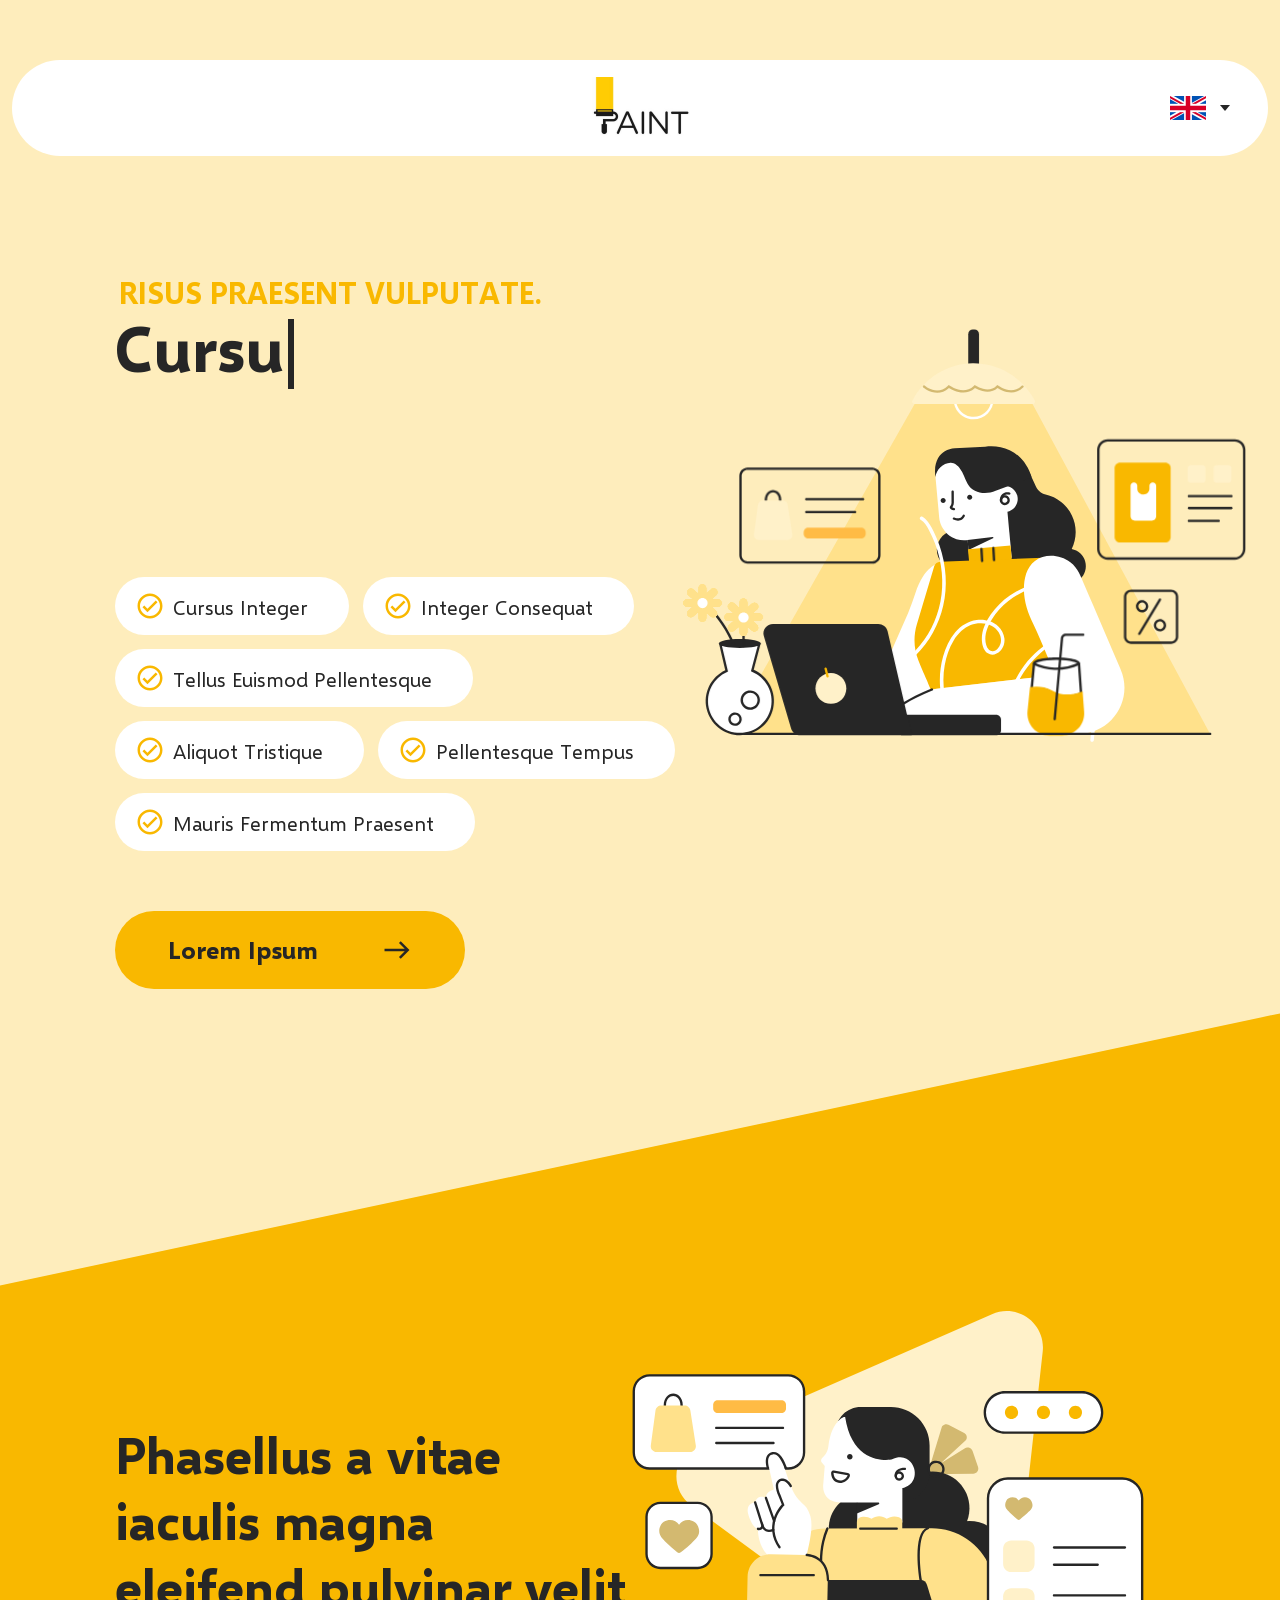
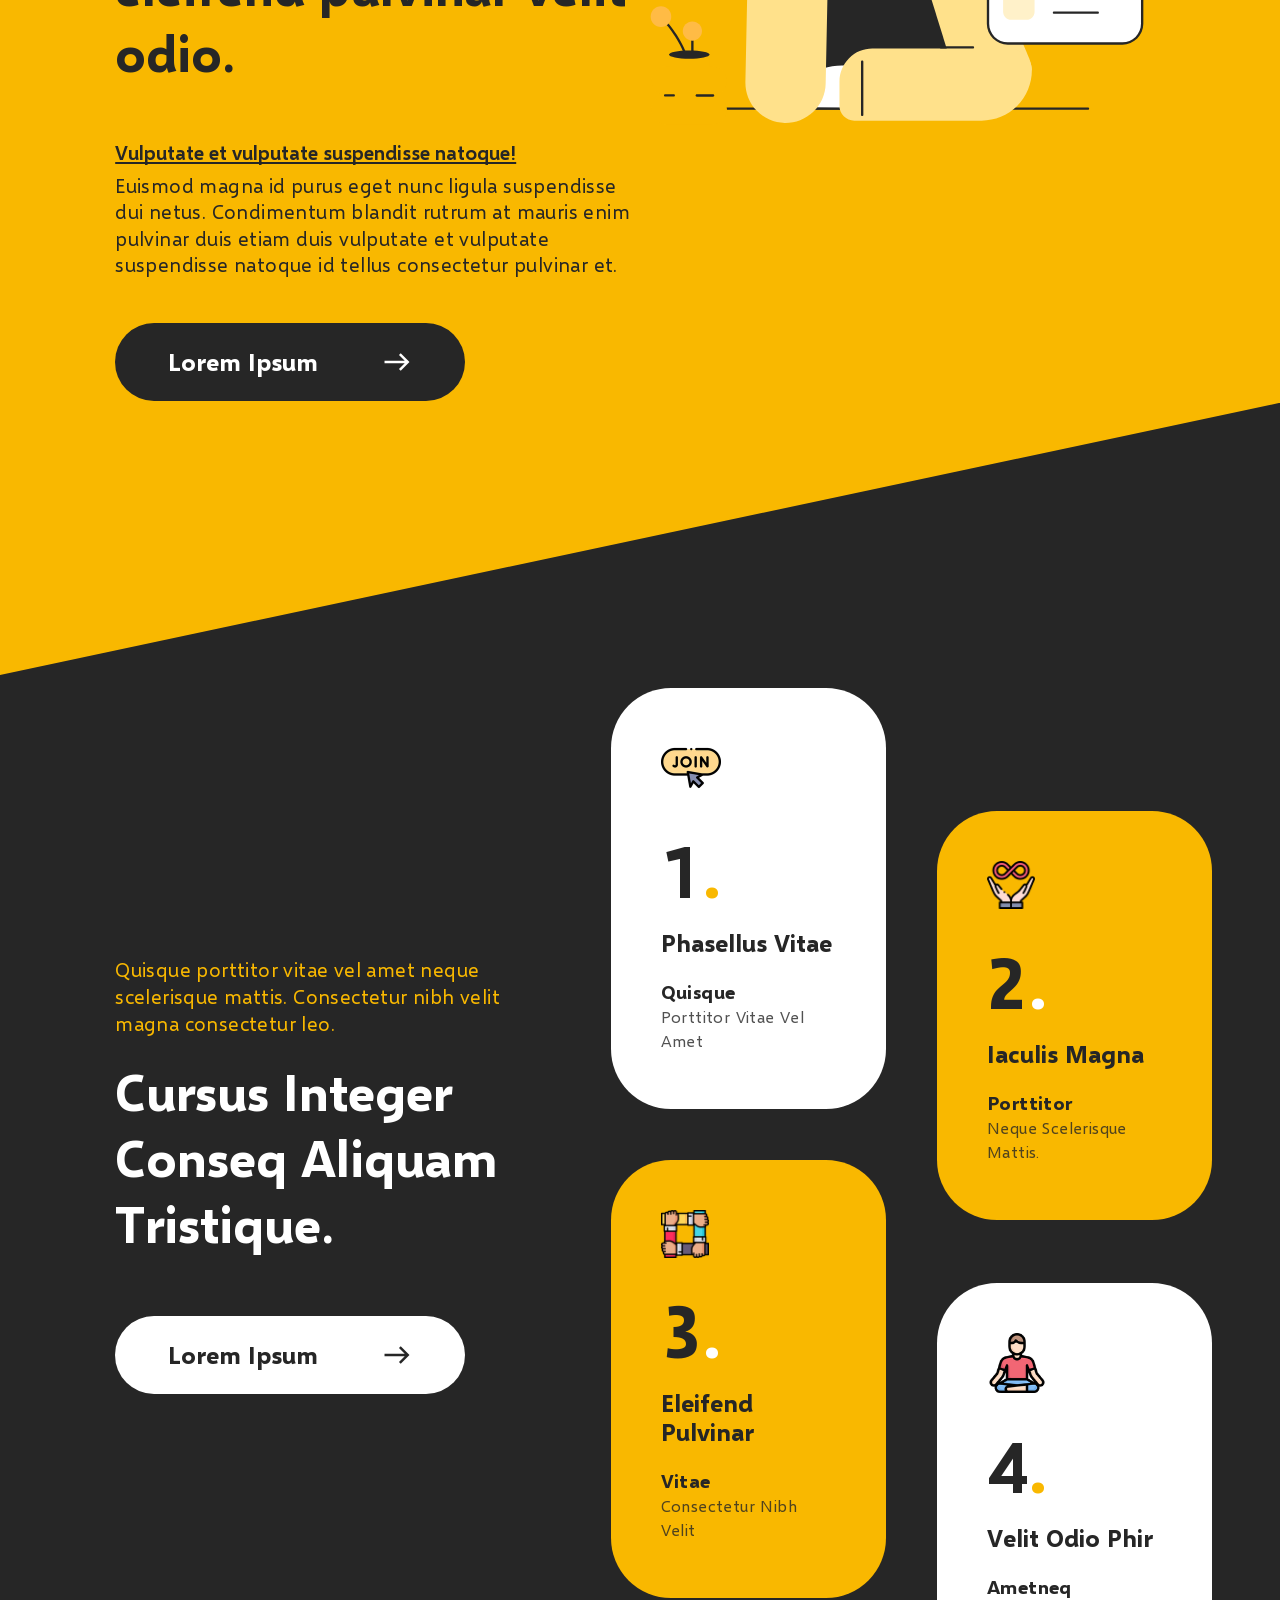
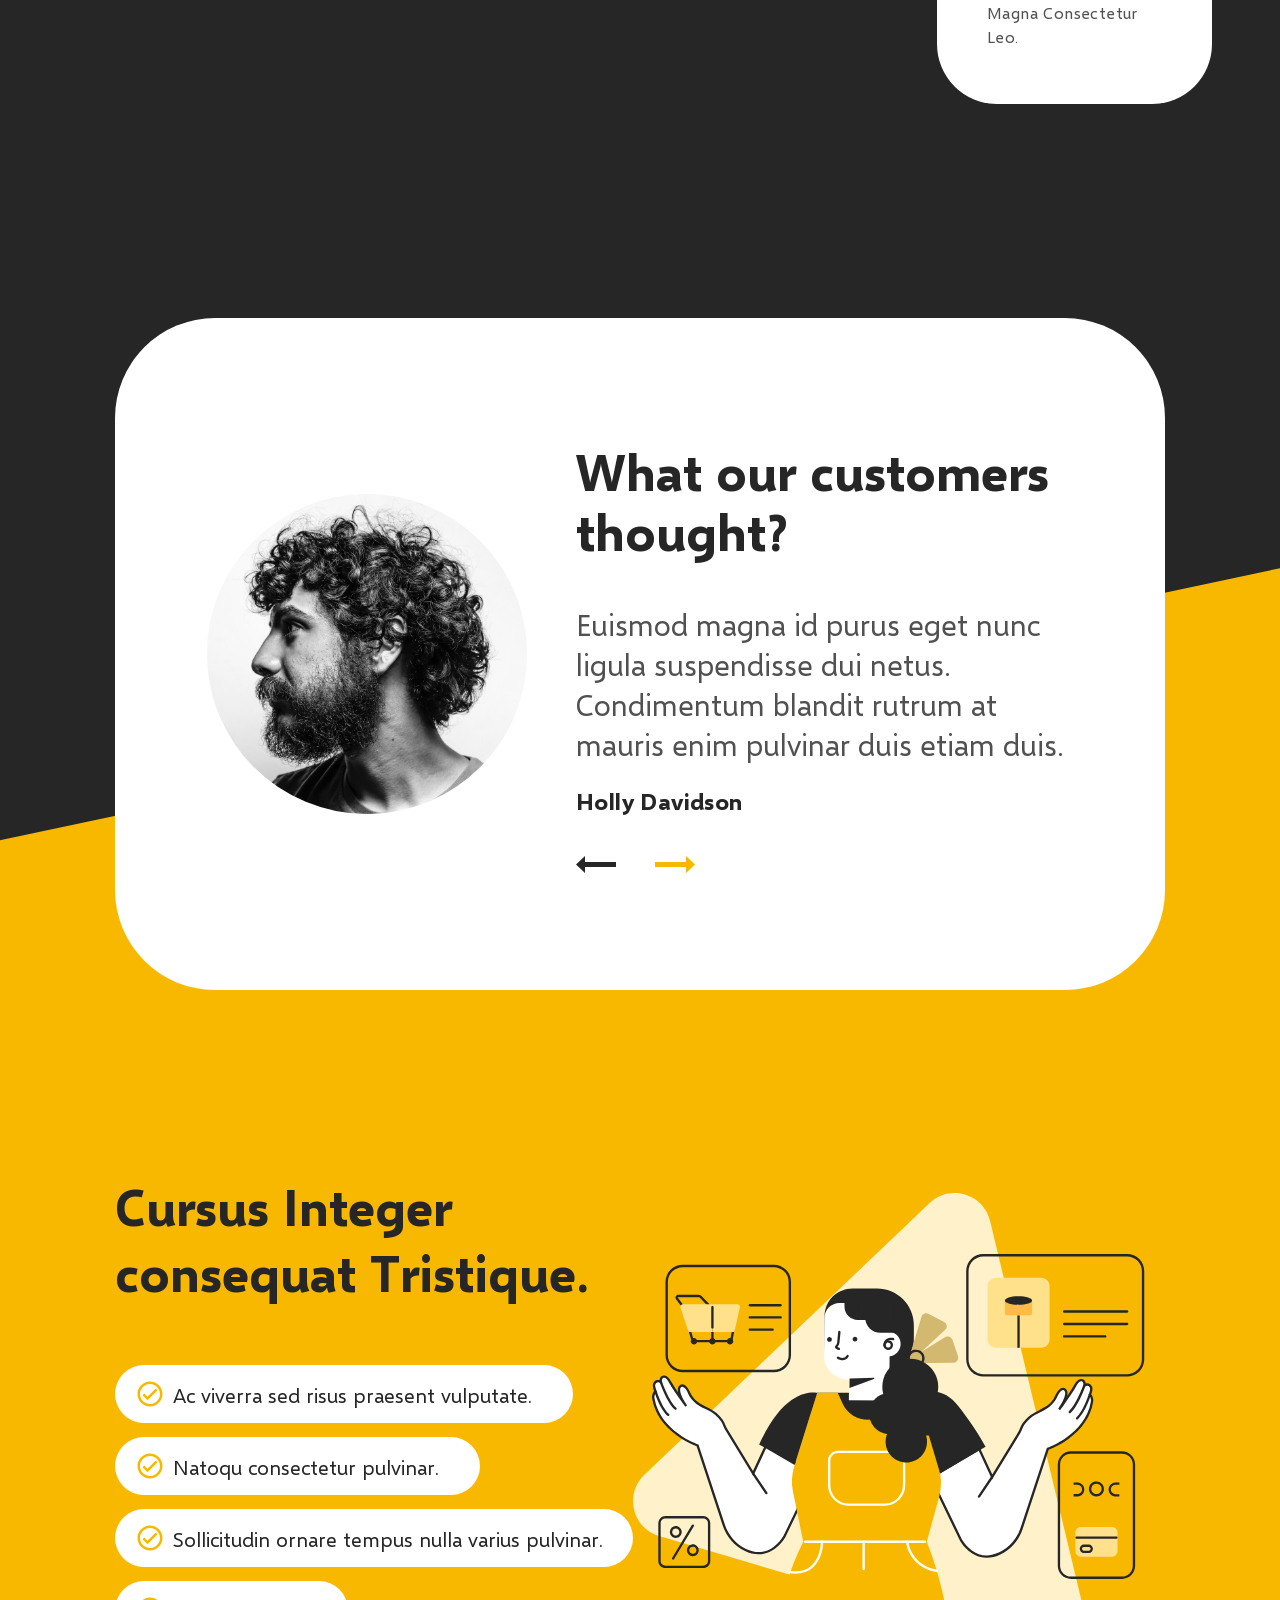
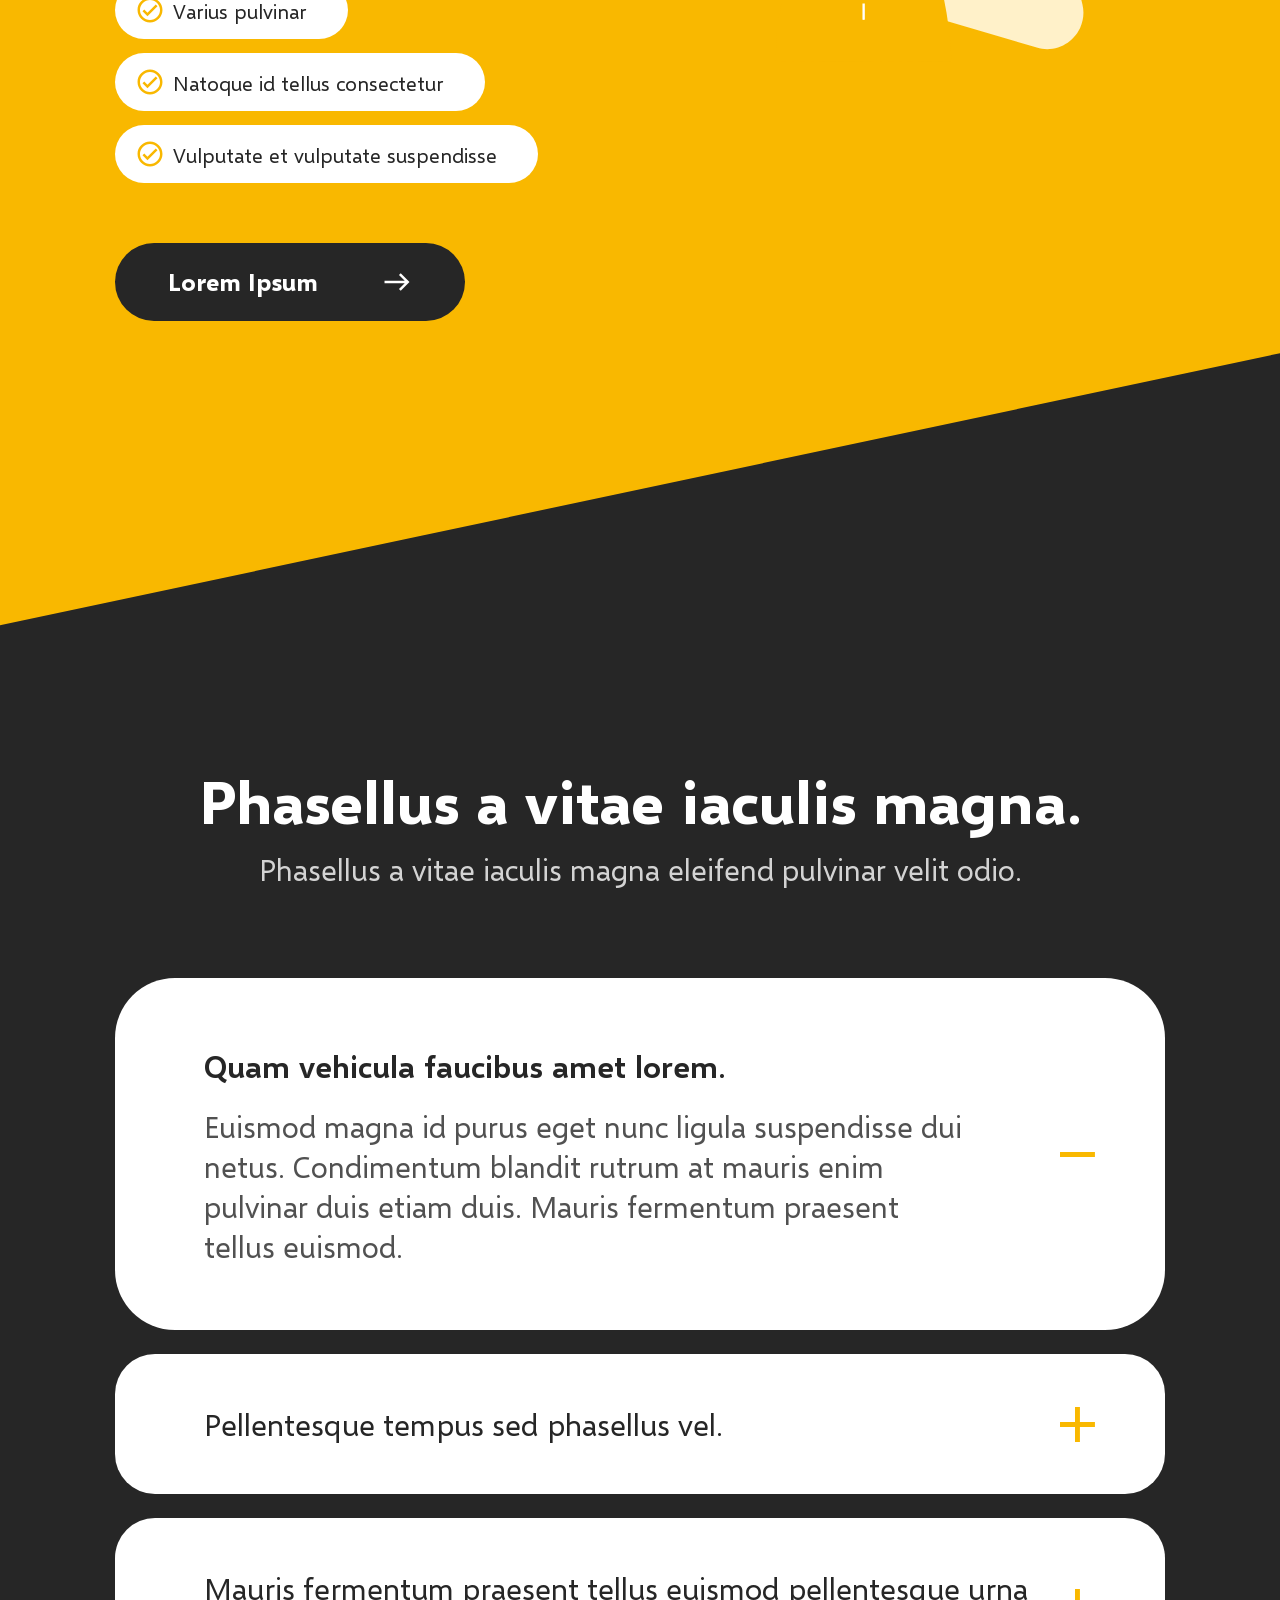
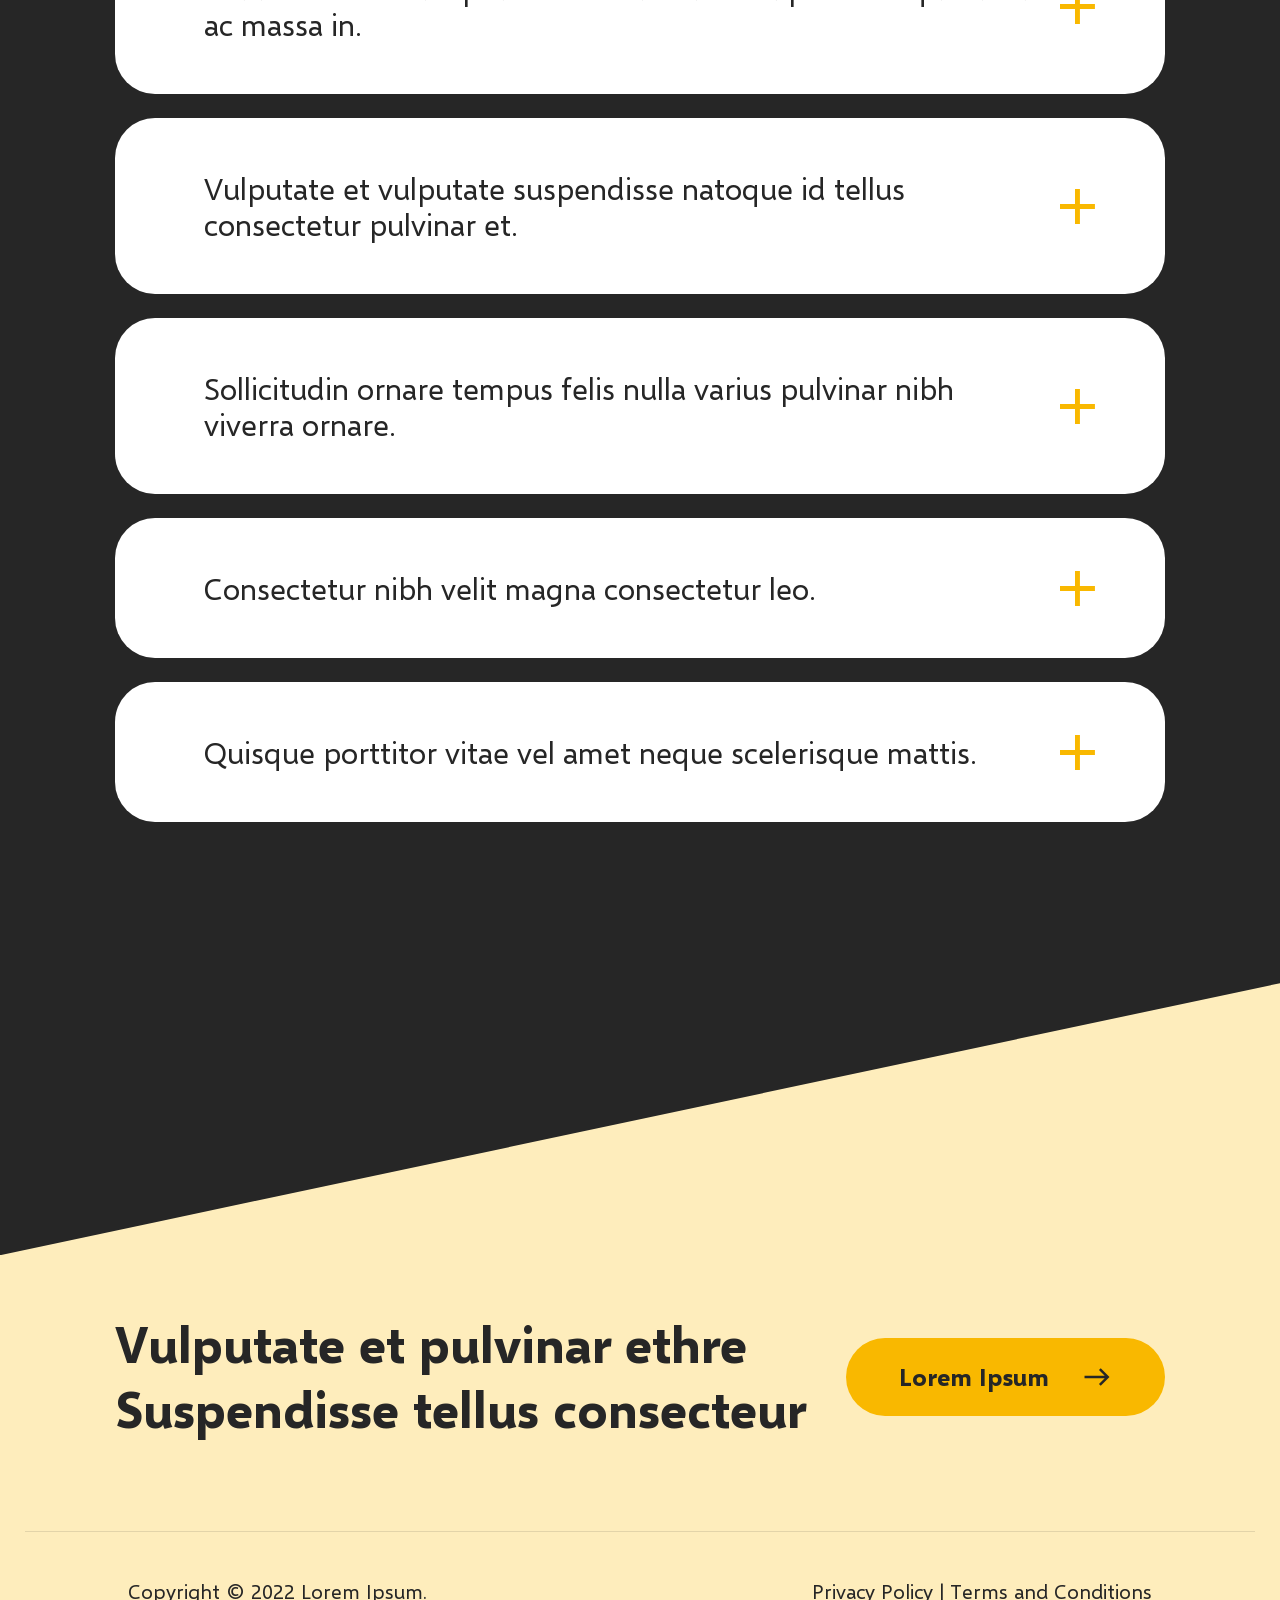
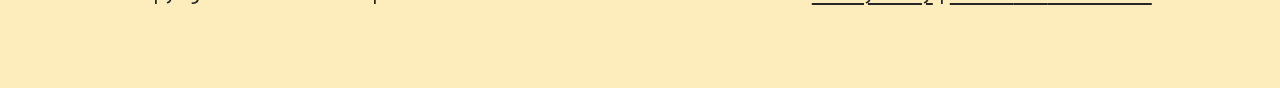
==== commit 6327123a: "Drop lazy loading: it starved the images inside the demo iframe" ====
--- a/live/index.html
+++ b/live/index.html
@@ -93,7 +93,7 @@
         <p class="intro__body">Euismod magna id purus eget nunc ligula suspendisse dui netus. Condimentum blandit rutrum at mauris enim pulvinar duis etiam duis vulputate et vulputate suspendisse natoque id tellus consectetur pulvinar et.</p>
         <a class="btn btn--dark" href="#">Lorem Ipsum <svg class="btn__icon" aria-hidden="true"><use href="#i-arrow"/></svg></a>
       </div>
-      <img class="intro__art" src="../assets/img/intro-woman-chat.svg" alt="" width="622" height="503" loading="lazy">
+      <img class="intro__art" src="../assets/img/intro-woman-chat.svg" alt="" width="622" height="503" fetchpriority="low">
     </div>
   </section>
 
@@ -106,25 +106,25 @@
       </div>
       <ul class="cards" role="list">
         <li class="card card--light">
-          <img class="card__icon" src="../assets/img/cards-icon-1.png" alt="" width="60" height="60" loading="lazy">
+          <img class="card__icon" src="../assets/img/cards-icon-1.png" alt="" width="60" height="60" fetchpriority="low">
           <p class="card__num">1<span class="card__dot">.</span></p>
           <h3 class="card__title">Phasellus Vitae</h3>
           <p class="card__meta"><b>Quisque</b><br>Porttitor Vitae Vel Amet</p>
         </li>
         <li class="card card--accent">
-          <img class="card__icon" src="../assets/img/cards-icon-2.png" alt="" width="50" height="50" loading="lazy">
+          <img class="card__icon" src="../assets/img/cards-icon-2.png" alt="" width="50" height="50" fetchpriority="low">
           <p class="card__num">2<span class="card__dot">.</span></p>
           <h3 class="card__title">Iaculis Magna</h3>
           <p class="card__meta"><b>Porttitor</b><br>Neque Scelerisque Mattis.</p>
         </li>
         <li class="card card--accent">
-          <img class="card__icon" src="../assets/img/cards-icon-3.png" alt="" width="50" height="50" loading="lazy">
+          <img class="card__icon" src="../assets/img/cards-icon-3.png" alt="" width="50" height="50" fetchpriority="low">
           <p class="card__num">3<span class="card__dot">.</span></p>
           <h3 class="card__title">Eleifend Pulvinar</h3>
           <p class="card__meta"><b>Vitae</b><br>Consectetur Nibh Velit</p>
         </li>
         <li class="card card--light">
-          <img class="card__icon" src="../assets/img/cards-icon-4.png" alt="" width="50" height="50" loading="lazy">
+          <img class="card__icon" src="../assets/img/cards-icon-4.png" alt="" width="50" height="50" fetchpriority="low">
           <p class="card__num">4<span class="card__dot">.</span></p>
           <h3 class="card__title">Velit Odio Phir</h3>
           <p class="card__meta"><b>Ametneq</b><br>Magna Consectetur Leo.</p>
@@ -135,7 +135,7 @@
 
   <div class="quote-slot">
   <section class="quote">
-    <img class="quote__photo" src="../assets/img/testimonial-photo.jpg" alt="Holly Davidson" width="472" height="472" loading="lazy">
+    <img class="quote__photo" src="../assets/img/testimonial-photo.jpg" alt="Holly Davidson" width="472" height="472" fetchpriority="low">
     <div class="quote__text" aria-live="polite">
       <h2 class="quote__title">What our customers thought?</h2>
       <blockquote class="quote__body">Euismod magna id purus eget nunc ligula suspendisse dui netus. Condimentum blandit rutrum at mauris enim pulvinar duis etiam duis.</blockquote>
@@ -171,7 +171,7 @@
         </ul>
         <a class="btn btn--dark" href="#">Lorem Ipsum <svg class="btn__icon" aria-hidden="true"><use href="#i-arrow"/></svg></a>
       </div>
-      <img class="benefits__art" src="../assets/img/benefits-woman-open.svg" alt="" width="622" height="569" loading="lazy">
+      <img class="benefits__art" src="../assets/img/benefits-woman-open.svg" alt="" width="622" height="569" fetchpriority="low">
     </div>
   </section>
 
